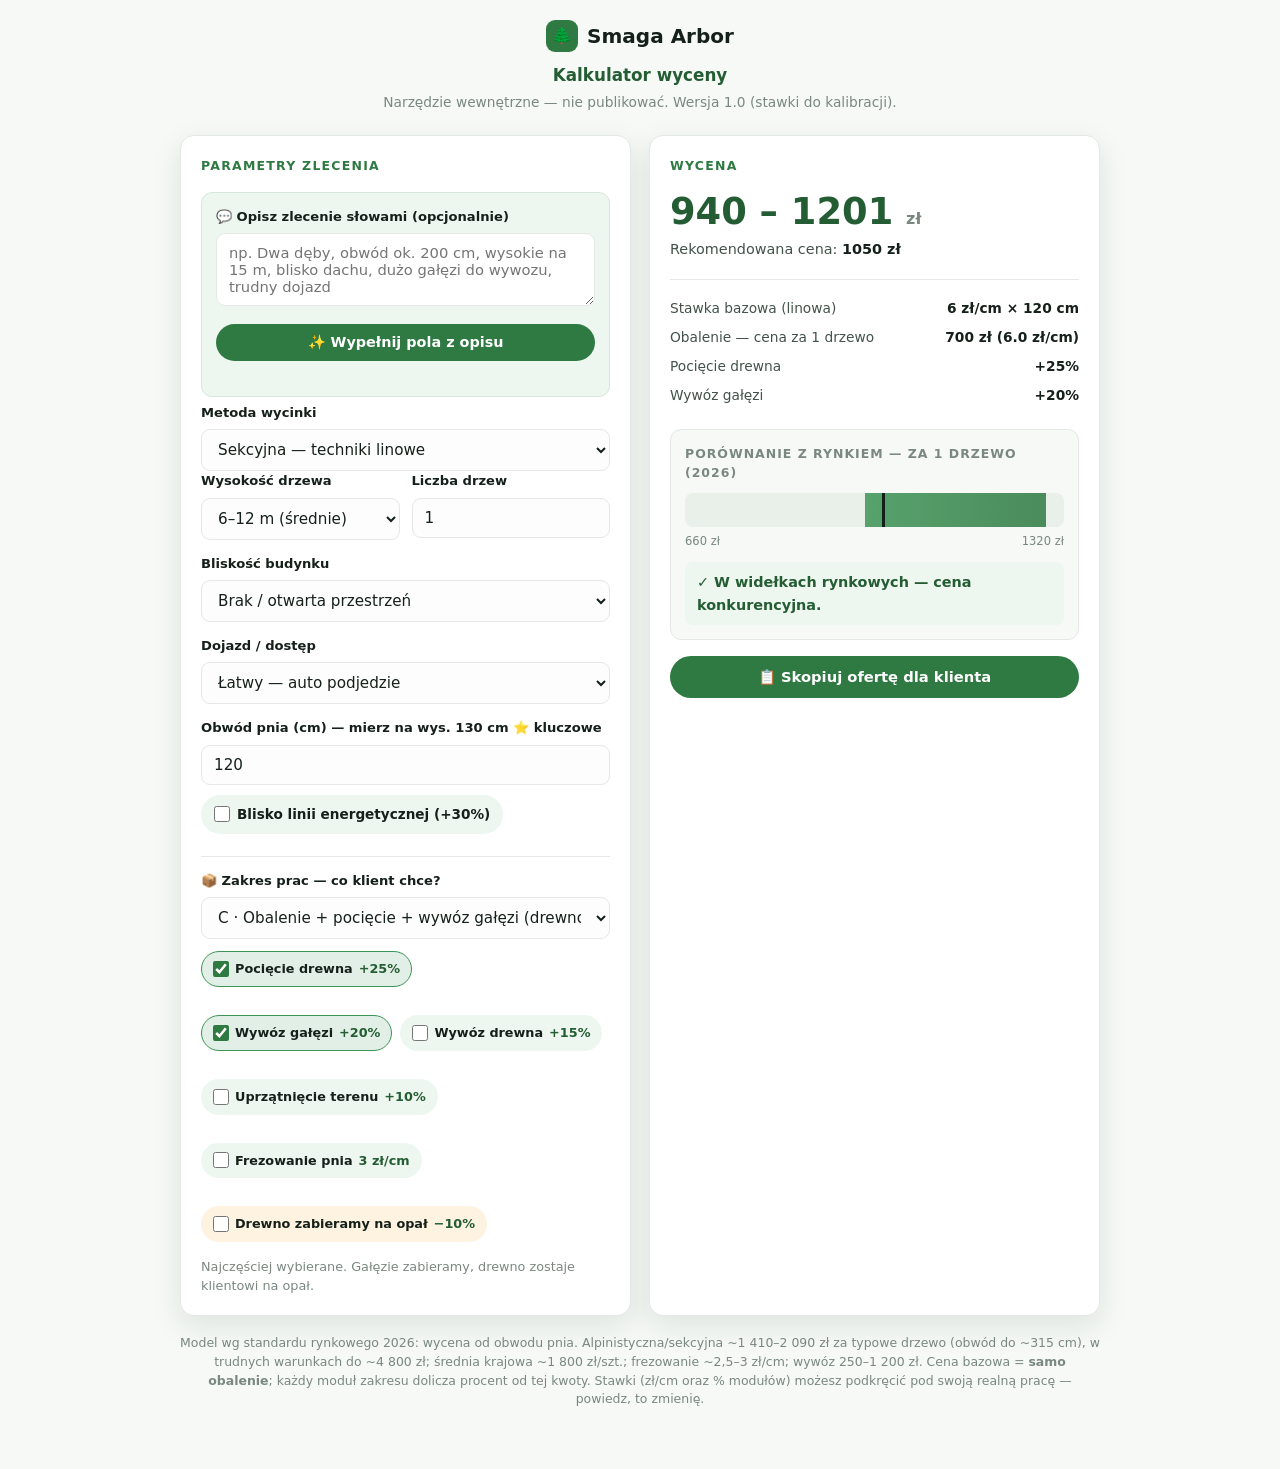
==== narzedzia-fs7k/kalkulator.html @ 2c3cbf69 "Podlacz formularz do wysylki mailem + kalkulator dostepny z telefonu Co-Authored-By: Claude Opus 4.8" ====
<!DOCTYPE html>
<html lang="pl">
<head>
<meta charset="UTF-8" />
<meta name="viewport" content="width=device-width, initial-scale=1.0, viewport-fit=cover" />
<title>Kalkulator wyceny — Smaga Arbor (narzędzie wewnętrzne)</title>

<!-- NIE indeksuj tej strony: nie trafi do Google ani innych wyszukiwarek -->
<meta name="robots" content="noindex, nofollow, noarchive, nosnippet" />
<meta name="googlebot" content="noindex, nofollow" />
<meta name="referrer" content="no-referrer" />

<!-- Tryb aplikacji po dodaniu do ekranu głównego telefonu -->
<meta name="apple-mobile-web-app-capable" content="yes" />
<meta name="mobile-web-app-capable" content="yes" />
<meta name="apple-mobile-web-app-title" content="Wycena" />
<meta name="apple-mobile-web-app-status-bar-style" content="black-translucent" />
<meta name="theme-color" content="#16351f" />
<style>
  :root{
    --green-900:#16351f;--green-700:#245c33;--green-600:#2f7a42;--green-500:#3d9457;
    --green-50:#eef6f0;--ink:#16201a;--body:#43524a;--muted:#7a8880;--line:#e4e9e5;
    --bg-alt:#f6f9f6;--radius:14px;--shadow:0 10px 30px rgba(22,53,31,.10);
    --amber:#c98a12;--red:#c0392b;
    --font:"Segoe UI",system-ui,-apple-system,Roboto,Helvetica,Arial,sans-serif;
  }
  *{box-sizing:border-box;margin:0;padding:0}
  body{font-family:var(--font);color:var(--body);background:var(--bg-alt);line-height:1.55;padding:20px 14px 60px}
  .wrap{max-width:920px;margin:0 auto}
  header{text-align:center;margin-bottom:22px}
  .brand{display:inline-flex;align-items:center;gap:9px;font-weight:800;color:var(--ink);font-size:1.25rem}
  .brand span.mark{display:grid;place-items:center;width:32px;height:32px;background:var(--green-600);color:#fff;border-radius:9px;font-size:1rem}
  h1{font-size:1.05rem;color:var(--green-700);margin-top:10px;font-weight:700}
  .sub{color:var(--muted);font-size:.86rem;margin-top:4px}
  .grid{display:grid;grid-template-columns:1fr 1fr;gap:18px;margin-top:22px}
  @media(max-width:760px){.grid{grid-template-columns:1fr}}
  .card{background:#fff;border:1px solid var(--line);border-radius:var(--radius);padding:20px;box-shadow:var(--shadow)}
  .card h2{font-size:.78rem;text-transform:uppercase;letter-spacing:.1em;color:var(--green-600);margin-bottom:16px;font-weight:700}
  label{display:block;font-size:.82rem;font-weight:600;color:var(--ink);margin:14px 0 6px}
  label:first-of-type{margin-top:0}
  select,input[type=number]{width:100%;font-family:inherit;font-size:.95rem;color:var(--ink);
    padding:10px 12px;border:1.5px solid var(--line);border-radius:9px;background:#fcfdfc}
  select:focus,input:focus{outline:none;border-color:var(--green-500);box-shadow:0 0 0 3px rgba(61,148,87,.14)}
  .row{display:grid;grid-template-columns:1fr 1fr;gap:12px}
  .toggles{display:flex;gap:10px;flex-wrap:wrap;margin-top:10px}
  .chk{display:flex;align-items:center;gap:7px;font-size:.85rem;font-weight:600;color:var(--ink);
    background:var(--green-50);padding:8px 12px;border-radius:999px;cursor:pointer;user-select:none;border:1.5px solid transparent}
  .chk input{width:16px;height:16px;accent-color:var(--green-600)}
  .chk.on{border-color:var(--green-500);background:#e2efe6}
  .nlp{background:var(--green-50);border:1px solid #d7e7dc;border-radius:11px;padding:14px;margin-bottom:6px}
  .nlp label{margin-top:0}
  .nlp textarea{width:100%;font-family:inherit;font-size:.92rem;padding:10px 12px;border:1.5px solid var(--line);border-radius:9px;background:#fff;resize:vertical;color:var(--ink)}
  .nlp button{margin-top:10px;width:100%;background:var(--green-600);color:#fff;border:0;padding:10px;border-radius:999px;font-family:inherit;font-weight:700;font-size:.9rem;cursor:pointer}
  .nlp button:hover{background:var(--green-700)}
  .nlp__msg{font-size:.82rem;color:var(--green-700);margin-top:8px;font-weight:600;min-height:1em}

  /* Zakres prac */
  .scope{margin-top:16px;border-top:1px solid var(--line);padding-top:14px}
  .mods{display:flex;flex-wrap:wrap;gap:8px;margin-top:12px}
  .mods .chk{font-size:.8rem;padding:7px 11px;gap:6px}
  .mods .chk b{color:var(--green-700);font-weight:800}
  .chk--minus{background:#fdf3e0}
  .chk--minus b{color:var(--amber)}
  .chk--minus.on{border-color:var(--amber);background:#fbead0}
  .scope__hint{font-size:.8rem;color:var(--muted);margin-top:10px;line-height:1.45;min-height:1em}

  /* Wynik */
  .price{font-size:2.3rem;font-weight:800;color:var(--green-700);line-height:1.1}
  .price small{font-size:1rem;color:var(--muted);font-weight:600}
  .reco{margin-top:6px;font-size:.9rem;color:var(--body)}
  .reco b{color:var(--ink)}
  .break{margin-top:18px;border-top:1px solid var(--line);padding-top:14px}
  .break .li{display:flex;justify-content:space-between;font-size:.86rem;padding:4px 0}
  .break .li span:last-child{font-weight:600;color:var(--ink)}
  .break .li.muted span{color:var(--muted);font-weight:500}

  .market{margin-top:18px;background:var(--bg-alt);border:1px solid var(--line);border-radius:11px;padding:14px}
  .market h3{font-size:.78rem;text-transform:uppercase;letter-spacing:.08em;color:var(--muted);margin-bottom:10px}
  .bar{position:relative;height:34px;background:#e9efe9;border-radius:8px;overflow:hidden}
  .bar .range{position:absolute;top:0;bottom:0;background:linear-gradient(90deg,var(--green-500),var(--green-600));opacity:.85}
  .bar .mine{position:absolute;top:-4px;bottom:-4px;width:3px;background:var(--ink);border-radius:2px}
  .bar .mine::after{content:attr(data-l);position:absolute;top:-18px;left:50%;transform:translateX(-50%);
    font-size:.68rem;font-weight:700;color:var(--ink);white-space:nowrap}
  .barlabels{display:flex;justify-content:space-between;font-size:.72rem;color:var(--muted);margin-top:6px}
  .verdict{margin-top:12px;font-size:.9rem;font-weight:600;padding:9px 12px;border-radius:8px}
  .verdict.low{background:#fdf3e0;color:var(--amber)}
  .verdict.in{background:var(--green-50);color:var(--green-700)}
  .verdict.high{background:#fbe9e7;color:var(--red)}

  .note{font-size:.78rem;color:var(--muted);margin-top:18px;text-align:center;line-height:1.5}
  .copybtn{margin-top:16px;width:100%;background:var(--green-600);color:#fff;border:0;padding:12px;border-radius:999px;
    font-family:inherit;font-size:.92rem;font-weight:700;cursor:pointer}
  .copybtn:hover{background:var(--green-700)}
  .copied{color:var(--green-700);font-size:.82rem;text-align:center;margin-top:8px;min-height:1em;font-weight:600}
</style>
</head>
<body>
<div class="wrap">
  <header>
    <div class="brand"><span class="mark">🌲</span> Smaga Arbor</div>
    <h1>Kalkulator wyceny</h1>
    <div class="sub">Narzędzie wewnętrzne — nie publikować. Wersja 1.0 (stawki do kalibracji).</div>
  </header>

  <div class="grid">
    <!-- WEJŚCIE -->
    <div class="card">
      <h2>Parametry zlecenia</h2>

      <div class="nlp">
        <label for="opis">💬 Opisz zlecenie słowami (opcjonalnie)</label>
        <textarea id="opis" rows="3" placeholder="np. Dwa dęby, obwód ok. 200 cm, wysokie na 15 m, blisko dachu, dużo gałęzi do wywozu, trudny dojazd"></textarea>
        <button type="button" id="parseBtn">✨ Wypełnij pola z opisu</button>
        <div class="nlp__msg" id="nlpMsg"></div>
      </div>

      <label>Metoda wycinki</label>
      <select id="metoda">
        <option value="ziemia">Obalenie z ziemi (najtaniej)</option>
        <option value="linowa" selected>Sekcyjna — techniki linowe</option>
        <option value="zwyzka">Z podnośnika (zwyżka) — od 2027</option>
      </select>

      <div class="row">
        <div>
          <label>Wysokość drzewa</label>
          <select id="wysokosc">
            <option value="mala">do 5 m (małe)</option>
            <option value="srednia" selected>6–12 m (średnie)</option>
            <option value="duza">13–20 m (duże)</option>
            <option value="bardzo">powyżej 20 m</option>
          </select>
        </div>
        <div>
          <label>Liczba drzew</label>
          <input type="number" id="liczba" value="1" min="1" step="1" />
        </div>
      </div>

      <label>Bliskość budynku</label>
      <select id="budynek">
        <option value="0">Brak / otwarta przestrzeń</option>
        <option value="1">Średnia — w pobliżu zabudowy</option>
        <option value="2">Duża — bezpośrednio nad dachem</option>
      </select>

      <label>Dojazd / dostęp</label>
      <select id="dojazd">
        <option value="0">Łatwy — auto podjedzie</option>
        <option value="1">Utrudniony — wąsko / ogród</option>
        <option value="2">Trudny — brak dojazdu / stromo</option>
      </select>

      <label>Obwód pnia (cm) — mierz na wys. 130 cm ⭐ kluczowe</label>
      <input type="number" id="obwod" value="120" min="0" step="5" />

      <div class="toggles">
        <label class="chk" id="wrap-linia"><input type="checkbox" id="linia" /> Blisko linii energetycznej (+30%)</label>
      </div>

      <div class="scope">
        <label for="wariant">📦 Zakres prac — co klient chce?</label>
        <select id="wariant">
          <option value="A">A · Samo obalenie — reszta po stronie klienta</option>
          <option value="B">B · Obalenie + pocięcie drewna (zostaje na miejscu)</option>
          <option value="C" selected>C · Obalenie + pocięcie + wywóz gałęzi (drewno dla klienta)</option>
          <option value="D">D · Pod klucz — wszystko wywiezione, teren uprzątnięty</option>
          <option value="E">E · Pod klucz + frezowanie pnia (bez śladu)</option>
          <option value="X">✎ Własny zestaw (zaznacz ręcznie niżej)</option>
        </select>

        <div class="mods">
          <label class="chk" id="wrap-pociecie"><input type="checkbox" id="pociecie" /> Pocięcie drewna <b>+25%</b></label>
          <label class="chk" id="wrap-galezie"><input type="checkbox" id="galezie" /> Wywóz gałęzi <b>+20%</b></label>
          <label class="chk" id="wrap-drewno"><input type="checkbox" id="drewno" /> Wywóz drewna <b>+15%</b></label>
          <label class="chk" id="wrap-uprzat"><input type="checkbox" id="uprzat" /> Uprzątnięcie terenu <b>+10%</b></label>
          <label class="chk" id="wrap-frez"><input type="checkbox" id="frez" /> Frezowanie pnia <b>3 zł/cm</b></label>
          <label class="chk chk--minus" id="wrap-opal"><input type="checkbox" id="opal" /> Drewno zabieramy na opał <b>−10%</b></label>
        </div>
        <div class="scope__hint" id="scopeHint"></div>
      </div>
    </div>

    <!-- WYNIK -->
    <div class="card">
      <h2>Wycena</h2>
      <div class="price" id="priceRange">— zł</div>
      <div class="reco" id="reco"></div>

      <div class="break" id="break"></div>

      <div class="market">
        <h3>Porównanie z rynkiem — za 1 drzewo (2026)</h3>
        <div class="bar" id="bar">
          <div class="range" id="mRange"></div>
          <div class="mine" id="mMine" data-l=""></div>
        </div>
        <div class="barlabels"><span id="mLo">0</span><span id="mHi">0</span></div>
        <div class="verdict" id="verdict"></div>
      </div>

      <button class="copybtn" id="copy">📋 Skopiuj ofertę dla klienta</button>
      <div class="copied" id="copied"></div>
    </div>
  </div>

  <div class="note">
    Model wg standardu rynkowego 2026: wycena od obwodu pnia. Alpinistyczna/sekcyjna ~1 410–2 090 zł za typowe drzewo
    (obwód do ~315 cm), w trudnych warunkach do ~4 800 zł; średnia krajowa ~1 800 zł/szt.; frezowanie ~2,5–3 zł/cm;
    wywóz 250–1 200 zł. Cena bazowa = <b>samo obalenie</b>; każdy moduł zakresu dolicza procent od tej kwoty.
    Stawki (zł/cm oraz % modułów) możesz podkręcić pod swoją realną pracę — powiedz, to zmienię.
  </div>
</div>

<script>
(function(){
  "use strict";

  // Model wg standardu rynkowego 2026: wycena od CENTYMETRA OBWODU pnia (mierzony na 130 cm).
  // Dane: alpinistyczna standard ~5,5-7 zł/cm, w trudnych warunkach do ~10-13 zł/cm.
  var RATE  = { ziemia:3.0, linowa:6.0, zwyzka:6.5 };          // zł/cm — stawka bazowa (standard)
  var HMOD  = { mala:0.9, srednia:1.0, duza:1.1, bardzo:1.25 }; // korekta za wysokość
  var FLOOR = { ziemia:300, linowa:500, zwyzka:600 };          // cena minimalna za drzewo
  // Widełki konkurencji w zł/cm obwodu (rozpiętość: łatwe -> trudne)
  var MKT   = { ziemia:[2.5,5.0], linowa:[5.5,11.0], zwyzka:[6.0,11.0] };

  // Moduły zakresu prac — dopłaty liczone od ceny bazowej (obalenia)
  var MOD = { pociecie:0.25, galezie:0.20, drewno:0.15, uprzat:0.10, opal:-0.10 };
  var MODY = ["pociecie","galezie","drewno","uprzat","frez","opal"];
  // Gotowe warianty: który moduł jest włączony
  var WARIANT = {
    A:{},                                                               // samo obalenie
    B:{pociecie:1},                                                     // + pocięcie
    C:{pociecie:1, galezie:1},                                          // + wywóz gałęzi
    D:{pociecie:1, galezie:1, drewno:1, uprzat:1},                      // pod klucz
    E:{pociecie:1, galezie:1, drewno:1, uprzat:1, frez:1}               // + frezowanie
  };
  var OPIS = {
    A:"Ścinamy drzewo i zostawiamy jak leży. Pocięcie i uprzątnięcie po stronie klienta — najtańsza opcja.",
    B:"Drzewo ścięte i pocięte na kawałki, zostaje na miejscu. Klient sam zabiera drewno i gałęzie.",
    C:"Najczęściej wybierane. Gałęzie zabieramy, drewno zostaje klientowi na opał.",
    D:"Wszystko wywiezione, teren uprzątnięty. Zostaje tylko pniak przy ziemi.",
    E:"Kompletnie bez śladu — pniak sfrezowany poniżej poziomu gruntu.",
    X:"Własny zestaw — zaznacz dokładnie to, czego chce klient."
  };

  var $ = function(id){return document.getElementById(id);};
  var ids = ["metoda","wysokosc","liczba","budynek","dojazd","obwod","linia"].concat(MODY);
  ids.forEach(function(id){
    var el=$(id);
    el.addEventListener("input",calc);
    el.addEventListener("change",calc);
  });
  ["linia"].concat(MODY).forEach(function(id){
    var el=$(id), wrap=$("wrap-"+id);
    function sync(){wrap.classList.toggle("on",el.checked);}
    el.addEventListener("change",sync); sync();
  });

  // Wybór wariantu ustawia moduły
  $("wariant").addEventListener("change", function(){
    var w=$("wariant").value;
    if(w!=="X"){
      var set=WARIANT[w]||{};
      MODY.forEach(function(id){
        var el=$(id);
        el.checked = !!set[id];
        $("wrap-"+id).classList.toggle("on", el.checked);
      });
    }
    calc();
  });
  // Ręczna zmiana modułu przełącza na "własny zestaw", jeśli nie pasuje do wariantu
  MODY.forEach(function(id){
    $(id).addEventListener("change", function(){
      var w=$("wariant").value;
      if(w==="X") return;
      var set=WARIANT[w]||{};
      var zgodne = MODY.every(function(m){ return $(m).checked === !!set[m]; });
      if(!zgodne) $("wariant").value="X";
    });
  });

  function fmt(n){ return Math.round(n).toLocaleString("pl-PL"); }
  function round50(n){ return Math.round(n/50)*50; }

  var last = {};

  function calc(){
    var metoda=$("metoda").value, wys=$("wysokosc").value;
    var n=Math.max(1, parseInt($("liczba").value||"1",10));
    var bud=parseInt($("budynek").value,10);
    var doj=parseInt($("dojazd").value,10);
    var obwod=Math.max(0, parseFloat($("obwod").value||"0"));
    var linia=$("linia").checked;
    var on={}; MODY.forEach(function(m){ on[m]=$(m).checked; });

    // Mnożniki ryzyka
    var mBud = bud===2?1.30 : bud===1?1.15 : 1.0;
    var mDoj = doj===2?1.25 : doj===1?1.15 : 1.0;
    var mLin = linia?1.30:1.0;
    var factor = mBud*mDoj*mLin;

    // Rabat ilościowy (za drzewo)
    var vol = n>=4?0.90 : n>=2?0.95 : 1.0;

    // Cena bazowa za 1 drzewo = stawka zł/cm × obwód × korekta wysokości (min. cena floor)
    var core=Math.max(FLOOR[metoda], RATE[metoda]*obwod*HMOD[wys]);
    var per=core*factor;                 // za 1 drzewo z ryzykiem (punktowo)
    var perLo=per*0.90, perHi=per*1.15;
    var subLo=perLo*n*vol, subHi=perHi*n*vol;

    // Moduły zakresu — procent liczony od ceny za obalenie
    var pct=0;
    ["pociecie","galezie","drewno","uprzat","opal"].forEach(function(m){
      if(on[m]) pct += MOD[m];
    });
    var dodLo=subLo*pct, dodHi=subHi*pct;

    var frezVal = on.frez ? 3*obwod*n : 0;

    var totLo = subLo+dodLo+frezVal;
    var totHi = subHi+dodHi+frezVal;
    var reco = round50((totLo+totHi)/2);

    // Wyświetlenie
    $("priceRange").innerHTML = fmt(totLo)+" – "+fmt(totHi)+" <small>zł</small>";
    $("reco").innerHTML = "Rekomendowana cena: <b>"+fmt(reco)+" zł</b>";

    var effRate = obwod>0 ? (per/obwod) : 0;
    var rows=[];
    rows.push(["Stawka bazowa ("+labelMetoda(metoda)+")", fmt(RATE[metoda])+" zł/cm × "+fmt(obwod)+" cm"]);
    if(HMOD[wys]!==1) rows.push(["Korekta za wysokość ("+labelWys(wys)+")", "×"+HMOD[wys].toFixed(2)]);
    if(factor>1.001) rows.push(["Narzuty za ryzyko/dostęp", "×"+factor.toFixed(2)]);
    rows.push(["Obalenie — cena za 1 drzewo", fmt(round50(per))+" zł ("+effRate.toFixed(1)+" zł/cm)"]);
    if(n>1) rows.push(["Liczba drzew × "+n+(vol<1?" (rabat "+Math.round((1-vol)*100)+"%)":""), ""]);
    var NAZWA={pociecie:"Pocięcie drewna",galezie:"Wywóz gałęzi",drewno:"Wywóz drewna",uprzat:"Uprzątnięcie terenu",opal:"Drewno na opał dla nas"};
    ["pociecie","galezie","drewno","uprzat","opal"].forEach(function(m){
      if(on[m]) rows.push([NAZWA[m], (MOD[m]>0?"+":"−")+Math.round(Math.abs(MOD[m])*100)+"%"]);
    });
    if(on.frez) rows.push(["Frezowanie ("+fmt(obwod)+" cm × 3 zł × "+n+")", "+"+fmt(frezVal)+" zł"]);
    var html="";
    rows.forEach(function(r){
      html+='<div class="li'+(r[1]===""?" muted":"")+'"><span>'+r[0]+'</span><span>'+r[1]+'</span></div>';
    });
    $("break").innerHTML=html;

    // Rynek — widełki konkurencji za 1 drzewo = obwód × korekta wys × [stawka min, max] (zł/cm)
    var hmod=HMOD[wys];
    var mLo=Math.max(FLOOR[metoda]*0.9, MKT[metoda][0]*obwod*hmod);
    var mHi=Math.max(FLOOR[metoda],     MKT[metoda][1]*obwod*hmod);
    var scaleHi = Math.max(mHi, perHi)*1.05;
    $("mRange").style.left = (mLo/scaleHi*100)+"%";
    $("mRange").style.width = ((mHi-mLo)/scaleHi*100)+"%";
    var mineEl=$("mMine");
    mineEl.style.left = Math.min(99,(per/scaleHi*100))+"%";
    mineEl.setAttribute("data-l","1 drzewo: "+fmt(round50(per)));
    $("mLo").textContent = fmt(mLo)+" zł";
    $("mHi").textContent = fmt(mHi)+" zł";

    var v=$("verdict");
    if(per < mLo){ v.className="verdict low"; v.textContent="⬇ Poniżej rynku — spokojnie możesz podnieść cenę."; }
    else if(per > mHi){ v.className="verdict high"; v.textContent="⬆ Powyżej rynku — uzasadnij trudnością (linia, dach, brak dojazdu)."; }
    else { v.className="verdict in"; v.textContent="✓ W widełkach rynkowych — cena konkurencyjna."; }

    // Podpowiedź do wariantu
    $("scopeHint").textContent = OPIS[$("wariant").value] || "";

    last={metoda:metoda,wys:wys,n:n,totLo:totLo,totHi:totHi,reco:reco,on:on,wariant:$("wariant").value};
  }

  function labelMetoda(m){return m==="ziemia"?"z ziemi":m==="linowa"?"linowa":"zwyżka";}
  function labelWys(w){return w==="mala"?"do 5 m":w==="srednia"?"6–12 m":w==="duza"?"13–20 m":">20 m";}

  $("copy").addEventListener("click",function(){
    var zakres=["Ścięcie drzewa"];
    if(last.on.pociecie) zakres.push("pocięcie drewna");
    if(last.on.galezie)  zakres.push("wywóz gałęzi");
    if(last.on.drewno)   zakres.push("wywóz drewna");
    if(last.on.uprzat)   zakres.push("uprzątnięcie terenu");
    if(last.on.frez)     zakres.push("frezowanie pnia");
    var t="Wycena — Smaga Arbor\n"+
      "Zakres prac: "+zakres.join(", ")+
      (last.on.opal?"\n(drewno zabieramy na opał — cena już z uwzględnionym upustem)":"")+
      (!last.on.galezie && !last.on.drewno && !last.on.uprzat
        ? "\nUprzątnięcie i wywóz po stronie klienta." : "")+
      "\nLiczba drzew: "+last.n+
      "\n\nCena: "+fmt(last.reco)+" zł (widełki "+fmt(last.totLo)+"–"+fmt(last.totHi)+" zł)"+
      "\nCena orientacyjna, ostateczna po bezpłatnych oględzinach.";
    navigator.clipboard.writeText(t).then(function(){
      $("copied").textContent="Skopiowano — wklej klientowi.";
      setTimeout(function(){$("copied").textContent="";},2500);
    },function(){ $("copied").textContent="Nie udało się skopiować."; });
  });

  // ===== Rozpoznawanie opisu słowami =====
  function deacc(s){return s.toLowerCase()
    .replace(/ą/g,'a').replace(/ć/g,'c').replace(/ę/g,'e').replace(/ł/g,'l')
    .replace(/ń/g,'n').replace(/ó/g,'o').replace(/ś/g,'s').replace(/ż/g,'z').replace(/ź/g,'z');}
  function setVal(id,val){var e=$(id); if(e.type==='checkbox')e.checked=val; else e.value=val; e.dispatchEvent(new Event('change'));}

  var parseBtn=$("parseBtn");
  if(parseBtn) parseBtn.addEventListener("click",function(){
    var raw=$("opis").value;
    if(!raw.trim()){ $("nlpMsg").textContent="Wpisz opis w polu powyżej."; return; }
    var t=deacc(raw), found=[];

    // Reset kontekstu — czego opis nie wspomni, tego nie ma
    setVal("budynek","0"); setVal("dojazd","0"); setVal("linia",false);
    MODY.forEach(function(m){ setVal(m,false); });
    $("wariant").value="X";

    // Metoda — UWAGA: "obalenie" opisuje zakres prac, nie metodę, więc go tu nie łapiemy
    var metodaJawna = true;
    if(/zwyzk|podnosnik|kosz/.test(t)){ setVal("metoda","zwyzka"); found.push("zwyżka"); }
    else if(/linow|alpinist|sekcyjn|na linach/.test(t)){ setVal("metoda","linowa"); found.push("linowa"); }
    else if(/z ziemi|z gruntu|w polu|otwart/.test(t)){ setVal("metoda","ziemia"); found.push("z ziemi"); }
    else { metodaJawna = false; setVal("metoda","ziemia"); }

    var words={jeden:1,jedno:1,jedna:1,dwa:2,dwie:2,trzy:3,cztery:4,piec:5,szesc:6};
    var cnt=null;
    var mNum=t.match(/(\d+)\s*(drzew|drzewa|drzewo|szt|deb|deby|swierk|sosn|brzoz|buk|klon|lip|topol|jodl)/);
    if(mNum) cnt=parseInt(mNum[1],10);
    if(cnt===null){ for(var w in words){ if(new RegExp("\\b"+w+"\\b").test(t)){ cnt=words[w]; break; } } }
    if(cnt){ setVal("liczba",cnt); found.push(cnt+" drzew"); }

    var mObw=t.match(/obw\w*\D{0,8}(\d{2,3})/) || t.match(/(\d{2,3})\s*cm/);
    if(mObw){ setVal("obwod",parseInt(mObw[1],10)); found.push("obwód "+mObw[1]+" cm"); }

    var mH=t.match(/(\d{1,2})\s*m(?![m2c])/);
    if(mH){ var h=parseInt(mH[1],10); var band=h<=5?"mala":h<=12?"srednia":h<=20?"duza":"bardzo"; setVal("wysokosc",band); found.push(h+" m"); }
    else if(/wysokie|wysoki/.test(t)){ setVal("wysokosc","duza"); found.push("wysokie"); }
    else if(/niskie|male drzewo|niski/.test(t)){ setVal("wysokosc","mala"); found.push("niskie"); }

    if(/nad dachem|blisko dachu|przy dachu|nad dach/.test(t)){ setVal("budynek","2"); found.push("blisko dachu"); }
    else if(/blisko dom|przy dom|blisko budynk|przy budynk|zabudow|ogrodzeni/.test(t)){ setVal("budynek","1"); found.push("przy zabudowie"); }

    if(/lini|kabl|prad|energetyczn|napiec/.test(t)){ setVal("linia",true); found.push("linia energ."); }

    // Jeśli metody nie podano wprost, a drzewo stoi przy zabudowie/linii — zakładamy techniki linowe
    if(!metodaJawna && ($("budynek").value!=="0" || $("linia").checked)){
      setVal("metoda","linowa"); found.push("linowa (bo przy zabudowie)");
    }

    if(/brak dojazd|nie podjedzie|stromo|strom|trudny dojazd|trudny teren/.test(t)){ setVal("dojazd","2"); found.push("trudny dojazd"); }
    else if(/wask|utrudnion|ogrod|ciasn/.test(t)){ setVal("dojazd","1"); found.push("utrudniony dojazd"); }
    else if(/latwy dojazd|podjedzie|z drogi/.test(t)){ setVal("dojazd","0"); }

    // ── Zakres prac ──
    var samoObalenie = /samo obalenie|tylko scia|tylko obal|tylko zwal|reszte sam|sam sobie|sam posprzat|nic wiecej/.test(t);
    var podKlucz     = /pod klucz|wszystko|kompleksowo|calosc|zeby nic nie zostalo|bez sladu/.test(t);

    if(podKlucz){
      ["pociecie","galezie","drewno","uprzat"].forEach(function(m){ setVal(m,true); });
      found.push("pod klucz");
    } else if(!samoObalenie){
      if(/pocie|poci[ae]c|na kawalk|na klock|na szczapy|opalowe|porzn/.test(t)){ setVal("pociecie",true); found.push("pocięcie"); }
      if(/galez|konar|gaі|chrust|zrebk/.test(t)){ setVal("galezie",true); found.push("wywóz gałęzi"); }
      if(/wywoz drewn|zabrac drewno|wywiezc drewno|drewno zabra/.test(t)){ setVal("drewno",true); found.push("wywóz drewna"); }
      if(/uprzatn|sprzatn|posprzat|uporzadk|zagrabi/.test(t)){ setVal("uprzat",true); found.push("uprzątnięcie"); }
      if(/wywoz|zabrac|urobk|biomas/.test(t) && !$("galezie").checked && !$("drewno").checked){
        setVal("galezie",true); found.push("wywóz gałęzi");
      }
    } else { found.push("samo obalenie"); }

    if(/drewno dla was|zabierzcie drewno|drewno dla ciebie|na opal dla was|mozecie wziac drewno/.test(t)){
      setVal("opal",true); found.push("drewno na opał dla nas (−10%)");
    }
    if(/frez|karp|szlifowanie pnia/.test(t)){ setVal("frez",true); found.push("frezowanie"); }

    // Dopasuj wariant, jeśli zestaw odpowiada gotowemu
    (function(){
      for(var w in WARIANT){
        var set=WARIANT[w];
        if(MODY.every(function(m){ return $(m).checked === !!set[m]; })){ $("wariant").value=w; return; }
      }
    })();

    calc();
    $("nlpMsg").textContent = found.length
      ? ("Rozpoznano: "+found.join(", ")+". Sprawdź i popraw pola poniżej.")
      : "Nie rozpoznałem parametrów — uzupełnij ręcznie poniżej.";
  });

  // Start: zastosuj domyślny wariant (C) do checkboxów i policz
  $("wariant").dispatchEvent(new Event("change"));
})();
</script>
</body>
</html>
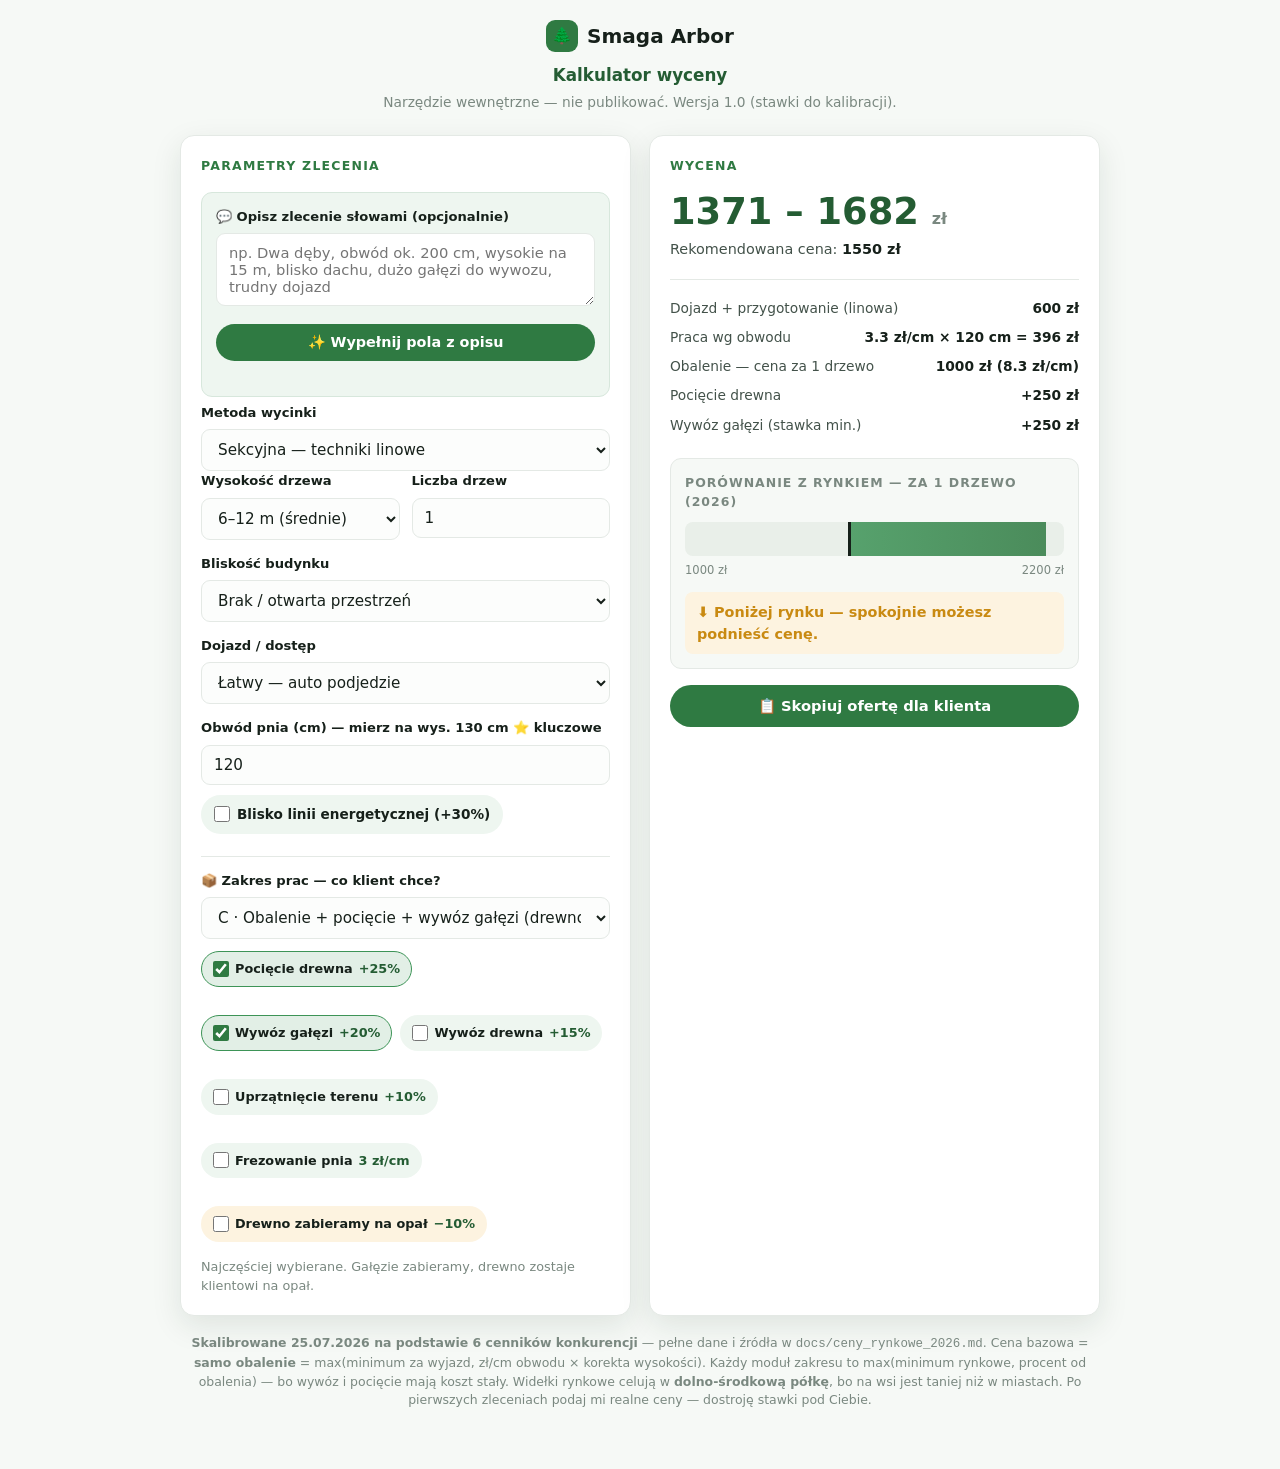
==== commit c166680a: "Kalkulator: kalibracja na 6 cennikach konkurencji Co-Authored-By: Claude Opus 4.8 <noreply@anthropic" ====
--- a/narzedzia-fs7k/kalkulator.html
+++ b/narzedzia-fs7k/kalkulator.html
@@ -205,10 +205,11 @@
   </div>
 
   <div class="note">
-    Model wg standardu rynkowego 2026: wycena od obwodu pnia. Alpinistyczna/sekcyjna ~1 410–2 090 zł za typowe drzewo
-    (obwód do ~315 cm), w trudnych warunkach do ~4 800 zł; średnia krajowa ~1 800 zł/szt.; frezowanie ~2,5–3 zł/cm;
-    wywóz 250–1 200 zł. Cena bazowa = <b>samo obalenie</b>; każdy moduł zakresu dolicza procent od tej kwoty.
-    Stawki (zł/cm oraz % modułów) możesz podkręcić pod swoją realną pracę — powiedz, to zmienię.
+    <b>Skalibrowane 25.07.2026 na podstawie 6 cenników konkurencji</b> — pełne dane i źródła w <code>docs/ceny_rynkowe_2026.md</code>.
+    Cena bazowa = <b>samo obalenie</b> = max(minimum za wyjazd, zł/cm obwodu × korekta wysokości).
+    Każdy moduł zakresu to max(minimum rynkowe, procent od obalenia) — bo wywóz i pocięcie mają koszt stały.
+    Widełki rynkowe celują w <b>dolno-środkową półkę</b>, bo na wsi jest taniej niż w miastach.
+    Po pierwszych zleceniach podaj mi realne ceny — dostroję stawki pod Ciebie.
   </div>
 </div>
 
@@ -216,16 +217,47 @@
 (function(){
   "use strict";
 
-  // Model wg standardu rynkowego 2026: wycena od CENTYMETRA OBWODU pnia (mierzony na 130 cm).
-  // Dane: alpinistyczna standard ~5,5-7 zł/cm, w trudnych warunkach do ~10-13 zł/cm.
-  var RATE  = { ziemia:3.0, linowa:6.0, zwyzka:6.5 };          // zł/cm — stawka bazowa (standard)
+  /* ════════════════════════════════════════════════════════════════
+     KALIBRACJA wg badania rynku z 25.07.2026 (6 źródeł).
+     Pełne dane i źródła: docs/ceny_rynkowe_2026.md
+     Model: cena = max(minimum za wyjazd, zł/cm × obwód × korekta wysokości)
+     Minimum jest kluczowe — w cenie siedzi koszt stały (dojazd, przygotowanie),
+     niezależny od grubości drzewa. Bez niego małe drzewa były wyceniane za tanio.
+     ════════════════════════════════════════════════════════════════ */
+  /* Model: KOSZT_STALY + zł/cm × obwód, potem × korekta wysokości.
+     Czysto liniowy model (tylko zł/cm) NIE pasował do cenników — zaniżał małe
+     i średnie drzewa. Sprawdzone na konkretnych przykładach z rynku:
+       ziemia 80 cm, 8 m  -> 670 zł   (cennik OnGeo: 600–800 zł) ✔
+       linowa 250 cm      -> 1 425 zł (cennik: ~1 410–1 420 zł) ✔
+       linowa 400 cm      -> 2 112 zł (cennik >315 cm: 1 970–2 090 zł) ✔ */
+  var BASE_FIX = { ziemia:350, linowa:600, zwyzka:700 };        // koszt stały: dojazd + przygotowanie
+  var RATE     = { ziemia:4.0, linowa:3.3, zwyzka:3.4 };        // zł za cm obwodu
   var HMOD  = { mala:0.9, srednia:1.0, duza:1.1, bardzo:1.25 }; // korekta za wysokość
-  var FLOOR = { ziemia:300, linowa:500, zwyzka:600 };          // cena minimalna za drzewo
-  // Widełki konkurencji w zł/cm obwodu (rozpiętość: łatwe -> trudne)
-  var MKT   = { ziemia:[2.5,5.0], linowa:[5.5,11.0], zwyzka:[6.0,11.0] };
-
-  // Moduły zakresu prac — dopłaty liczone od ceny bazowej (obalenia)
-  var MOD = { pociecie:0.25, galezie:0.20, drewno:0.15, uprzat:0.10, opal:-0.10 };
+  var FLOOR = { ziemia:350, linowa:700, zwyzka:800 };           // twarde minimum za drzewo
+
+  /* Widełki rynkowe ZA 1 DRZEWO (zł) — wprost z cenników konkurencji.
+     Celujemy w dolno-środkową część, bo na wsi jest taniej niż w miastach. */
+  var MKT = {
+    ziemia: { mala:[200,600],  srednia:[400,1200], duza:[900,2500],  bardzo:[1500,3500] },
+    linowa: { mala:[700,1500], srednia:[1000,2200],duza:[1400,3000], bardzo:[2600,5500] },
+    zwyzka: { mala:[800,1600], srednia:[1200,2500],duza:[1600,3200], bardzo:[2800,5000] }
+  };
+
+  /* Moduły zakresu prac.
+     pct = procent od ceny obalenia, min = kwota minimalna wg cennikow rynkowych.
+     Liczymy max(min, pct × baza) — bo wywóz czy pocięcie ma koszt stały
+     (transport, czas, paliwo) niezależny od grubości pnia.
+     Rynek: pocięcie 100 zł/m³ (50–500) · wywóz gałęzi 200–950 · zrębkowanie 300–400/h
+            wywóz drewna 150–400 za transport · frezowanie 250–700 */
+  var MOD = {
+    pociecie: { pct:0.25, min:150 },
+    galezie:  { pct:0.20, min:250 },
+    drewno:   { pct:0.15, min:200 },
+    uprzat:   { pct:0.10, min:120 },
+    opal:     { pct:-0.10, min:0 }    // upust — bez minimum
+  };
+  var FREZ_ZL_CM = 3;      // zł za cm obwodu
+  var FREZ_MIN   = 250;    // minimum za pniak (rynek: 250–700)
   var MODY = ["pociecie","galezie","drewno","uprzat","frez","opal"];
   // Gotowe warianty: który moduł jest włączony
   var WARIANT = {
@@ -304,20 +336,33 @@
     // Rabat ilościowy (za drzewo)
     var vol = n>=4?0.90 : n>=2?0.95 : 1.0;
 
-    // Cena bazowa za 1 drzewo = stawka zł/cm × obwód × korekta wysokości (min. cena floor)
-    var core=Math.max(FLOOR[metoda], RATE[metoda]*obwod*HMOD[wys]);
+    // Cena bazowa za 1 drzewo = (koszt stały + zł/cm × obwód) × korekta wysokości
+    var core=Math.max(FLOOR[metoda], (BASE_FIX[metoda] + RATE[metoda]*obwod) * HMOD[wys]);
     var per=core*factor;                 // za 1 drzewo z ryzykiem (punktowo)
     var perLo=per*0.90, perHi=per*1.15;
     var subLo=perLo*n*vol, subHi=perHi*n*vol;
 
-    // Moduły zakresu — procent liczony od ceny za obalenie
-    var pct=0;
+    /* Moduły zakresu — każdy jako max(minimum rynkowe, procent od obalenia).
+       Minimum liczone za KAŻDE drzewo (bo za każde trzeba wywieźć/pociąć),
+       ale z rabatem ilościowym, żeby przy kilku drzewach nie wychodziło absurdalnie. */
+    var kwotyMod = {};
+    var dodLo=0, dodHi=0;
     ["pociecie","galezie","drewno","uprzat","opal"].forEach(function(m){
-      if(on[m]) pct += MOD[m];
+      if(!on[m]) return;
+      var cfg=MOD[m];
+      if(cfg.pct < 0){                                  // upust — czysty procent
+        dodLo += subLo*cfg.pct;  dodHi += subHi*cfg.pct;
+        kwotyMod[m] = null;                             // pokażemy jako procent
+        return;
+      }
+      var minCalosc = cfg.min * n * vol;                // minimum × liczba drzew
+      var lo = Math.max(minCalosc, subLo*cfg.pct);
+      var hi = Math.max(minCalosc, subHi*cfg.pct);
+      dodLo += lo; dodHi += hi;
+      kwotyMod[m] = (lo+hi)/2;
     });
-    var dodLo=subLo*pct, dodHi=subHi*pct;
-
-    var frezVal = on.frez ? 3*obwod*n : 0;
+
+    var frezVal = on.frez ? Math.max(FREZ_MIN*n, FREZ_ZL_CM*obwod*n) : 0;
 
     var totLo = subLo+dodLo+frezVal;
     var totHi = subHi+dodHi+frezVal;
@@ -329,26 +374,39 @@
 
     var effRate = obwod>0 ? (per/obwod) : 0;
     var rows=[];
-    rows.push(["Stawka bazowa ("+labelMetoda(metoda)+")", fmt(RATE[metoda])+" zł/cm × "+fmt(obwod)+" cm"]);
+    rows.push(["Dojazd + przygotowanie ("+labelMetoda(metoda)+")", fmt(BASE_FIX[metoda])+" zł"]);
+    rows.push(["Praca wg obwodu", RATE[metoda].toFixed(1)+" zł/cm × "+fmt(obwod)+" cm = "+fmt(RATE[metoda]*obwod)+" zł"]);
     if(HMOD[wys]!==1) rows.push(["Korekta za wysokość ("+labelWys(wys)+")", "×"+HMOD[wys].toFixed(2)]);
     if(factor>1.001) rows.push(["Narzuty za ryzyko/dostęp", "×"+factor.toFixed(2)]);
     rows.push(["Obalenie — cena za 1 drzewo", fmt(round50(per))+" zł ("+effRate.toFixed(1)+" zł/cm)"]);
     if(n>1) rows.push(["Liczba drzew × "+n+(vol<1?" (rabat "+Math.round((1-vol)*100)+"%)":""), ""]);
     var NAZWA={pociecie:"Pocięcie drewna",galezie:"Wywóz gałęzi",drewno:"Wywóz drewna",uprzat:"Uprzątnięcie terenu",opal:"Drewno na opał dla nas"};
     ["pociecie","galezie","drewno","uprzat","opal"].forEach(function(m){
-      if(on[m]) rows.push([NAZWA[m], (MOD[m]>0?"+":"−")+Math.round(Math.abs(MOD[m])*100)+"%"]);
+      if(!on[m]) return;
+      if(kwotyMod[m]===null){                                   // upust
+        rows.push([NAZWA[m], "−"+Math.round(Math.abs(MOD[m].pct)*100)+"%"]);
+      } else {
+        var czyMin = kwotyMod[m] <= MOD[m].min*n*vol + 1;
+        rows.push([NAZWA[m] + (czyMin ? " (stawka min.)" : ""), "+"+fmt(round50(kwotyMod[m]))+" zł"]);
+      }
     });
-    if(on.frez) rows.push(["Frezowanie ("+fmt(obwod)+" cm × 3 zł × "+n+")", "+"+fmt(frezVal)+" zł"]);
+    if(on.frez){
+      var czyMinFrez = frezVal <= FREZ_MIN*n + 1;
+      rows.push(["Frezowanie pnia" + (czyMinFrez ? " (stawka min.)" : " ("+fmt(obwod)+" cm × "+FREZ_ZL_CM+" zł)"), "+"+fmt(frezVal)+" zł"]);
+    }
     var html="";
     rows.forEach(function(r){
       html+='<div class="li'+(r[1]===""?" muted":"")+'"><span>'+r[0]+'</span><span>'+r[1]+'</span></div>';
     });
     $("break").innerHTML=html;
 
-    // Rynek — widełki konkurencji za 1 drzewo = obwód × korekta wys × [stawka min, max] (zł/cm)
-    var hmod=HMOD[wys];
-    var mLo=Math.max(FLOOR[metoda]*0.9, MKT[metoda][0]*obwod*hmod);
-    var mHi=Math.max(FLOOR[metoda],     MKT[metoda][1]*obwod*hmod);
+    /* Rynek — widełki konkurencji ZA 1 DRZEWO (docs/ceny_rynkowe_2026.md).
+       Cenniki podają je dla warunków STANDARDOWYCH, a osobno "trudne warunki:
+       2 600–5 500 zł". Dlatego widełki skalujemy tym samym narzutem ryzyka co
+       naszą cenę — inaczej przy dachu i linii nasza cena zawsze wyglądałaby
+       na zawyżoną, choć rynek w takich warunkach bierze tyle samo albo więcej. */
+    var mk2=MKT[metoda][wys];
+    var mLo=mk2[0]*factor, mHi=mk2[1]*factor;
     var scaleHi = Math.max(mHi, perHi)*1.05;
     $("mRange").style.left = (mLo/scaleHi*100)+"%";
     $("mRange").style.width = ((mHi-mLo)/scaleHi*100)+"%";
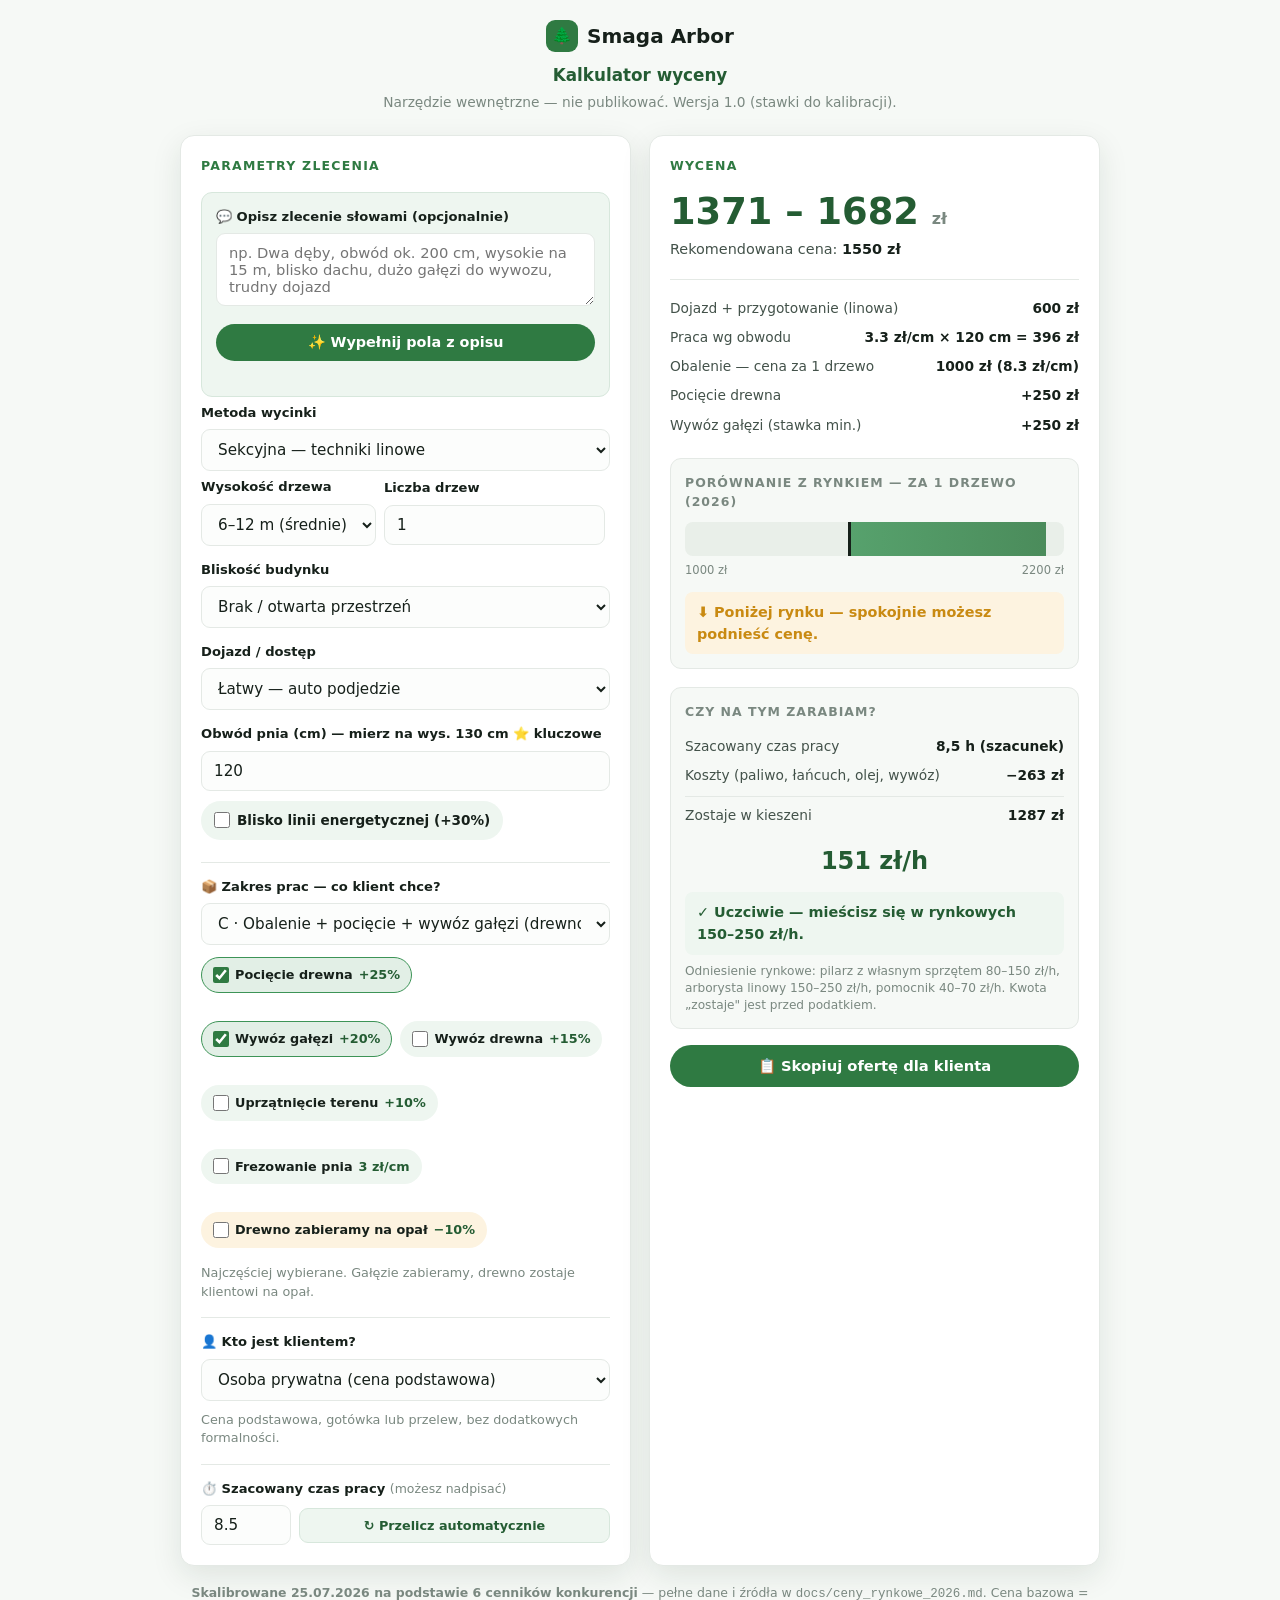
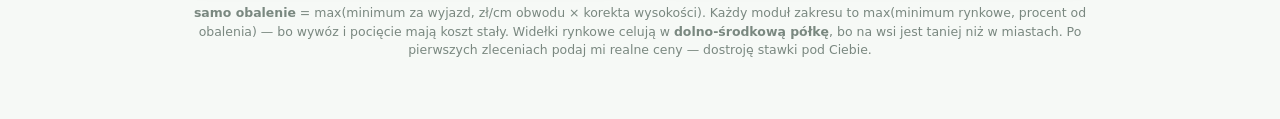
==== commit 747f5d93: "Kalkulator: kontrola oplacalnosci + tryb instytucja/przetarg Co-Authored-By: Claude Opus 4.8 <norepl" ====
--- a/narzedzia-fs7k/kalkulator.html
+++ b/narzedzia-fs7k/kalkulator.html
@@ -63,6 +63,20 @@
   .chk--minus b{color:var(--amber)}
   .chk--minus.on{border-color:var(--amber);background:#fbead0}
   .scope__hint{font-size:.8rem;color:var(--muted);margin-top:10px;line-height:1.45;min-height:1em}
+  .opt2{font-weight:400;color:var(--muted);font-size:.78rem}
+  .row{display:flex;gap:8px;align-items:center;margin-top:6px}
+  .row input{flex:0 0 90px}
+  .mini{flex:1;background:var(--green-50);color:var(--green-700);border:1.5px solid #d7e7dc;
+    padding:9px 10px;border-radius:9px;font-family:inherit;font-size:.8rem;font-weight:700;cursor:pointer}
+  .mini:hover{background:#e2efe6}
+
+  /* Panel oplacalnosci */
+  .profit{margin-top:14px}
+  .profit__row{display:flex;justify-content:space-between;font-size:.86rem;padding:4px 0}
+  .profit__row span:last-child{font-weight:600;color:var(--ink)}
+  .profit__row--sum{border-top:1px solid var(--line);margin-top:6px;padding-top:8px}
+  .profit__rate{font-size:1.5rem;font-weight:800;color:var(--green-700);text-align:center;margin:12px 0 4px}
+  .profit__ref{font-size:.76rem;color:var(--muted);margin-top:8px;line-height:1.4}
 
   /* Wynik */
   .price{font-size:2.3rem;font-weight:800;color:var(--green-700);line-height:1.1}
@@ -179,6 +193,24 @@
         </div>
         <div class="scope__hint" id="scopeHint"></div>
       </div>
+
+      <div class="scope">
+        <label for="klient">👤 Kto jest klientem?</label>
+        <select id="klient">
+          <option value="pryw" selected>Osoba prywatna (cena podstawowa)</option>
+          <option value="firma">Firma / B2B — faktura, przelew (+25%)</option>
+          <option value="inst">Instytucja, gmina, przetarg (+45%)</option>
+        </select>
+        <div class="scope__hint" id="klientHint"></div>
+      </div>
+
+      <div class="scope">
+        <label>⏱️ Szacowany czas pracy <span class="opt2">(możesz nadpisać)</span></label>
+        <div class="row">
+          <input type="number" id="godziny" min="0.5" step="0.5" />
+          <button type="button" id="przeliczCzas" class="mini">↻ Przelicz automatycznie</button>
+        </div>
+      </div>
     </div>
 
     <!-- WYNIK -->
@@ -197,6 +229,16 @@
         </div>
         <div class="barlabels"><span id="mLo">0</span><span id="mHi">0</span></div>
         <div class="verdict" id="verdict"></div>
+      </div>
+
+      <div class="market profit">
+        <h3>Czy na tym zarabiam?</h3>
+        <div class="profit__row"><span>Szacowany czas pracy</span><span id="pCzas">—</span></div>
+        <div class="profit__row"><span>Koszty (paliwo, łańcuch, olej, wywóz)</span><span id="pKoszty">—</span></div>
+        <div class="profit__row profit__row--sum"><span>Zostaje w kieszeni</span><span id="pZostaje">—</span></div>
+        <div class="profit__rate" id="pStawka">—</div>
+        <div class="verdict" id="pWerdykt"></div>
+        <div class="profit__ref" id="pOdniesienie"></div>
       </div>
 
       <button class="copybtn" id="copy">📋 Skopiuj ofertę dla klienta</button>
@@ -258,6 +300,44 @@
   };
   var FREZ_ZL_CM = 3;      // zł za cm obwodu
   var FREZ_MIN   = 250;    // minimum za pniak (rynek: 250–700)
+
+  /* ── Narzut wg typu klienta ──
+     Instytucje i przetargi płacą więcej za TĘ SAMĄ robotę, bo dochodzą:
+     wymogi formalne (OC, uprawnienia, dokumentacja), termin płatności 30–60 dni,
+     faktura VAT, zabezpieczenie i oznakowanie terenu publicznego, protokoły odbioru
+     — no i mniej firm spełnia te wymogi, więc konkurencja jest mniejsza.
+     UWAGA: nie znalazłem publikowanych stawek jednostkowych z przetargów
+     (gminy publikują ogłoszenia i wartości umów, nie ceny za drzewo),
+     więc te narzuty to oszacowanie na podstawie powyższych czynników. */
+  var KLIENT = { pryw:1.00, firma:1.25, inst:1.45 };
+  var KLIENT_OPIS = {
+    pryw: "Cena podstawowa, gotówka lub przelew, bez dodatkowych formalności.",
+    firma: "+25% — faktura, przelew z odroczonym terminem, wymagane OC. Potrzebna zarejestrowana firma.",
+    inst: "+45% — przetarg/gmina: OC, uprawnienia, dokumentacja, oznakowanie terenu, protokoły odbioru, płatność 30–60 dni. ⚠️ WYMAGA firmy (JDG), NIP-u i faktury — na działalności nierejestrowanej niedostępne."
+  };
+
+  /* ── Szacowanie czasu pracy (godziny na CAŁE zlecenie) ──
+     Podstawa: samo obalenie jednego drzewa. Do tego doliczamy moduły. */
+  var CZAS_BAZA = {
+    ziemia: { mala:1.0, srednia:2.0, duza:3.5, bardzo:5.0 },
+    linowa: { mala:3.0, srednia:5.0, duza:7.5, bardzo:11.0 },
+    zwyzka: { mala:2.0, srednia:3.0, duza:4.5, bardzo:7.0 }
+  };
+  var CZAS_MOD = { pociecie:0.7, galezie:1.5, drewno:1.2, uprzat:0.6, frez:0.8 }; // godz. na drzewo
+  /* Czas stały na zlecenie — dojazd tam i z powrotem, rozstawienie się,
+     zabezpieczenie terenu, zwinięcie sprzętu. Bez tego stawka godzinowa
+     wychodziła nierealnie wysoka (bo cena zawiera koszt wyjazdu, a czas go nie liczył). */
+  var CZAS_STALY = 1.5;
+
+  /* ── Koszty zmienne ──
+     Rynek: pilarz z własnym sprzętem 80–150 zł/h netto, arborysta linowy 150–250 zł/h.
+     Do tych stawek porównujemy Twoją realną zapłatę za godzinę. */
+  var KOSZT_H = 18;              // paliwo + olej + łańcuch + amortyzacja, na godzinę pracy
+  var KOSZT_WYWOZ = 70;          // przejazd ciągnikiem z przyczepą (paliwo), za wyjazd
+  var KOSZT_DOJAZD = 40;         // paliwo na dojazd tam i z powrotem (zlecenie lokalne)
+  var CEL_STAWKA = {             // docelowa stawka godzinowa wg rynku
+    ziemia: [80,150], linowa: [150,250], zwyzka: [120,220]
+  };
   var MODY = ["pociecie","galezie","drewno","uprzat","frez","opal"];
   // Gotowe warianty: który moduł jest włączony
   var WARIANT = {
@@ -277,12 +357,18 @@
   };
 
   var $ = function(id){return document.getElementById(id);};
-  var ids = ["metoda","wysokosc","liczba","budynek","dojazd","obwod","linia"].concat(MODY);
+  var czasReczny = false;        // czy użytkownik sam wpisał godziny
+
+  var ids = ["metoda","wysokosc","liczba","budynek","dojazd","obwod","linia","klient"].concat(MODY);
   ids.forEach(function(id){
     var el=$(id);
     el.addEventListener("input",calc);
     el.addEventListener("change",calc);
   });
+
+  /* Ręczna zmiana godzin — przestajemy nadpisywać automatem */
+  $("godziny").addEventListener("input", function(){ czasReczny = true; calc(); });
+  $("przeliczCzas").addEventListener("click", function(){ czasReczny = false; calc(); });
   ["linia"].concat(MODY).forEach(function(id){
     var el=$(id), wrap=$("wrap-"+id);
     function sync(){wrap.classList.toggle("on",el.checked);}
@@ -364,8 +450,12 @@
 
     var frezVal = on.frez ? Math.max(FREZ_MIN*n, FREZ_ZL_CM*obwod*n) : 0;
 
-    var totLo = subLo+dodLo+frezVal;
-    var totHi = subHi+dodHi+frezVal;
+    // Narzut za typ klienta (instytucja/przetarg płaci więcej za tę samą robotę)
+    var typKl = $("klient").value;
+    var mKl = KLIENT[typKl] || 1;
+
+    var totLo = (subLo+dodLo+frezVal) * mKl;
+    var totHi = (subHi+dodHi+frezVal) * mKl;
     var reco = round50((totLo+totHi)/2);
 
     // Wyświetlenie
@@ -406,23 +496,72 @@
        naszą cenę — inaczej przy dachu i linii nasza cena zawsze wyglądałaby
        na zawyżoną, choć rynek w takich warunkach bierze tyle samo albo więcej. */
     var mk2=MKT[metoda][wys];
-    var mLo=mk2[0]*factor, mHi=mk2[1]*factor;
-    var scaleHi = Math.max(mHi, perHi)*1.05;
+    // Skalujemy tym samym narzutem ryzyka ORAZ narzutem za typ klienta,
+    // żeby porównanie było jabłka-do-jabłek (instytucje też płacą więcej).
+    var mLo=mk2[0]*factor*mKl, mHi=mk2[1]*factor*mKl;
+    var perPokaz = per*mKl;
+    var scaleHi = Math.max(mHi, perHi*mKl)*1.05;
     $("mRange").style.left = (mLo/scaleHi*100)+"%";
     $("mRange").style.width = ((mHi-mLo)/scaleHi*100)+"%";
     var mineEl=$("mMine");
-    mineEl.style.left = Math.min(99,(per/scaleHi*100))+"%";
-    mineEl.setAttribute("data-l","1 drzewo: "+fmt(round50(per)));
+    mineEl.style.left = Math.min(99,(perPokaz/scaleHi*100))+"%";
+    mineEl.setAttribute("data-l","Obalenie 1 drzewa: "+fmt(round50(perPokaz)));
     $("mLo").textContent = fmt(mLo)+" zł";
     $("mHi").textContent = fmt(mHi)+" zł";
 
     var v=$("verdict");
-    if(per < mLo){ v.className="verdict low"; v.textContent="⬇ Poniżej rynku — spokojnie możesz podnieść cenę."; }
-    else if(per > mHi){ v.className="verdict high"; v.textContent="⬆ Powyżej rynku — uzasadnij trudnością (linia, dach, brak dojazdu)."; }
+    if(perPokaz < mLo){ v.className="verdict low"; v.textContent="⬇ Poniżej rynku — spokojnie możesz podnieść cenę."; }
+    else if(perPokaz > mHi){ v.className="verdict high"; v.textContent="⬆ Powyżej rynku — uzasadnij trudnością (linia, dach, brak dojazdu)."; }
     else { v.className="verdict in"; v.textContent="✓ W widełkach rynkowych — cena konkurencyjna."; }
 
-    // Podpowiedź do wariantu
+    // Podpowiedź do wariantu i typu klienta
     $("scopeHint").textContent = OPIS[$("wariant").value] || "";
+    $("klientHint").textContent = KLIENT_OPIS[typKl] || "";
+
+    /* ═══ CZY NA TYM ZARABIAM? ═══ */
+    // 1. Szacowany czas
+    var hAuto = CZAS_BAZA[metoda][wys] * n;
+    ["pociecie","galezie","drewno","uprzat","frez"].forEach(function(m){
+      if(on[m]) hAuto += CZAS_MOD[m] * n;
+    });
+    hAuto *= (1 + (factor-1)*0.5);          // trudne warunki wydłużają pracę (połowa narzutu ceny)
+    hAuto += CZAS_STALY;                    // dojazd, rozstawienie, zwinięcie sprzętu
+    hAuto = Math.max(1, Math.round(hAuto*2)/2);   // zaokrąglij do 0,5 h
+
+    if(!czasReczny) $("godziny").value = hAuto;
+    var h = Math.max(0.5, parseFloat($("godziny").value) || hAuto);
+
+    // 2. Koszty zmienne
+    var wywozy = (on.galezie?1:0) + (on.drewno?1:0);
+    var koszty = KOSZT_DOJAZD + KOSZT_H*h + KOSZT_WYWOZ*wywozy*Math.max(1, Math.ceil(n/2));
+
+    // 3. Co zostaje i ile to na godzinę
+    var zostaje = reco - koszty;
+    var naGodzine = zostaje / h;
+
+    $("pCzas").textContent = h.toFixed(1).replace(".",",")+" h" + (czasReczny ? " (Twoje)" : " (szacunek)");
+    $("pKoszty").textContent = "−"+fmt(koszty)+" zł";
+    $("pZostaje").textContent = fmt(zostaje)+" zł";
+    $("pStawka").textContent = fmt(naGodzine)+" zł/h";
+
+    var cel = CEL_STAWKA[metoda];
+    var pw = $("pWerdykt");
+    if(naGodzine < cel[0]*0.75){
+      pw.className="verdict high";
+      pw.textContent="⚠ Za tanio! Rynek za taką pracę płaci "+cel[0]+"–"+cel[1]+" zł/h. Podnieś cenę.";
+    } else if(naGodzine < cel[0]){
+      pw.className="verdict low";
+      pw.textContent="⬇ Poniżej rynkowej stawki ("+cel[0]+"–"+cel[1]+" zł/h) — da się wziąć więcej.";
+    } else if(naGodzine <= cel[1]){
+      pw.className="verdict in";
+      pw.textContent="✓ Uczciwie — mieścisz się w rynkowych "+cel[0]+"–"+cel[1]+" zł/h.";
+    } else {
+      pw.className="verdict in";
+      pw.textContent="✓✓ Bardzo dobra stawka (rynek: "+cel[0]+"–"+cel[1]+" zł/h). Pilnuj, żeby cena nie odstraszyła klienta.";
+    }
+    $("pOdniesienie").textContent =
+      "Odniesienie rynkowe: pilarz z własnym sprzętem 80–150 zł/h, arborysta linowy 150–250 zł/h, "+
+      "pomocnik 40–70 zł/h. Kwota „zostaje\" jest przed podatkiem.";
 
     last={metoda:metoda,wys:wys,n:n,totLo:totLo,totHi:totHi,reco:reco,on:on,wariant:$("wariant").value};
   }
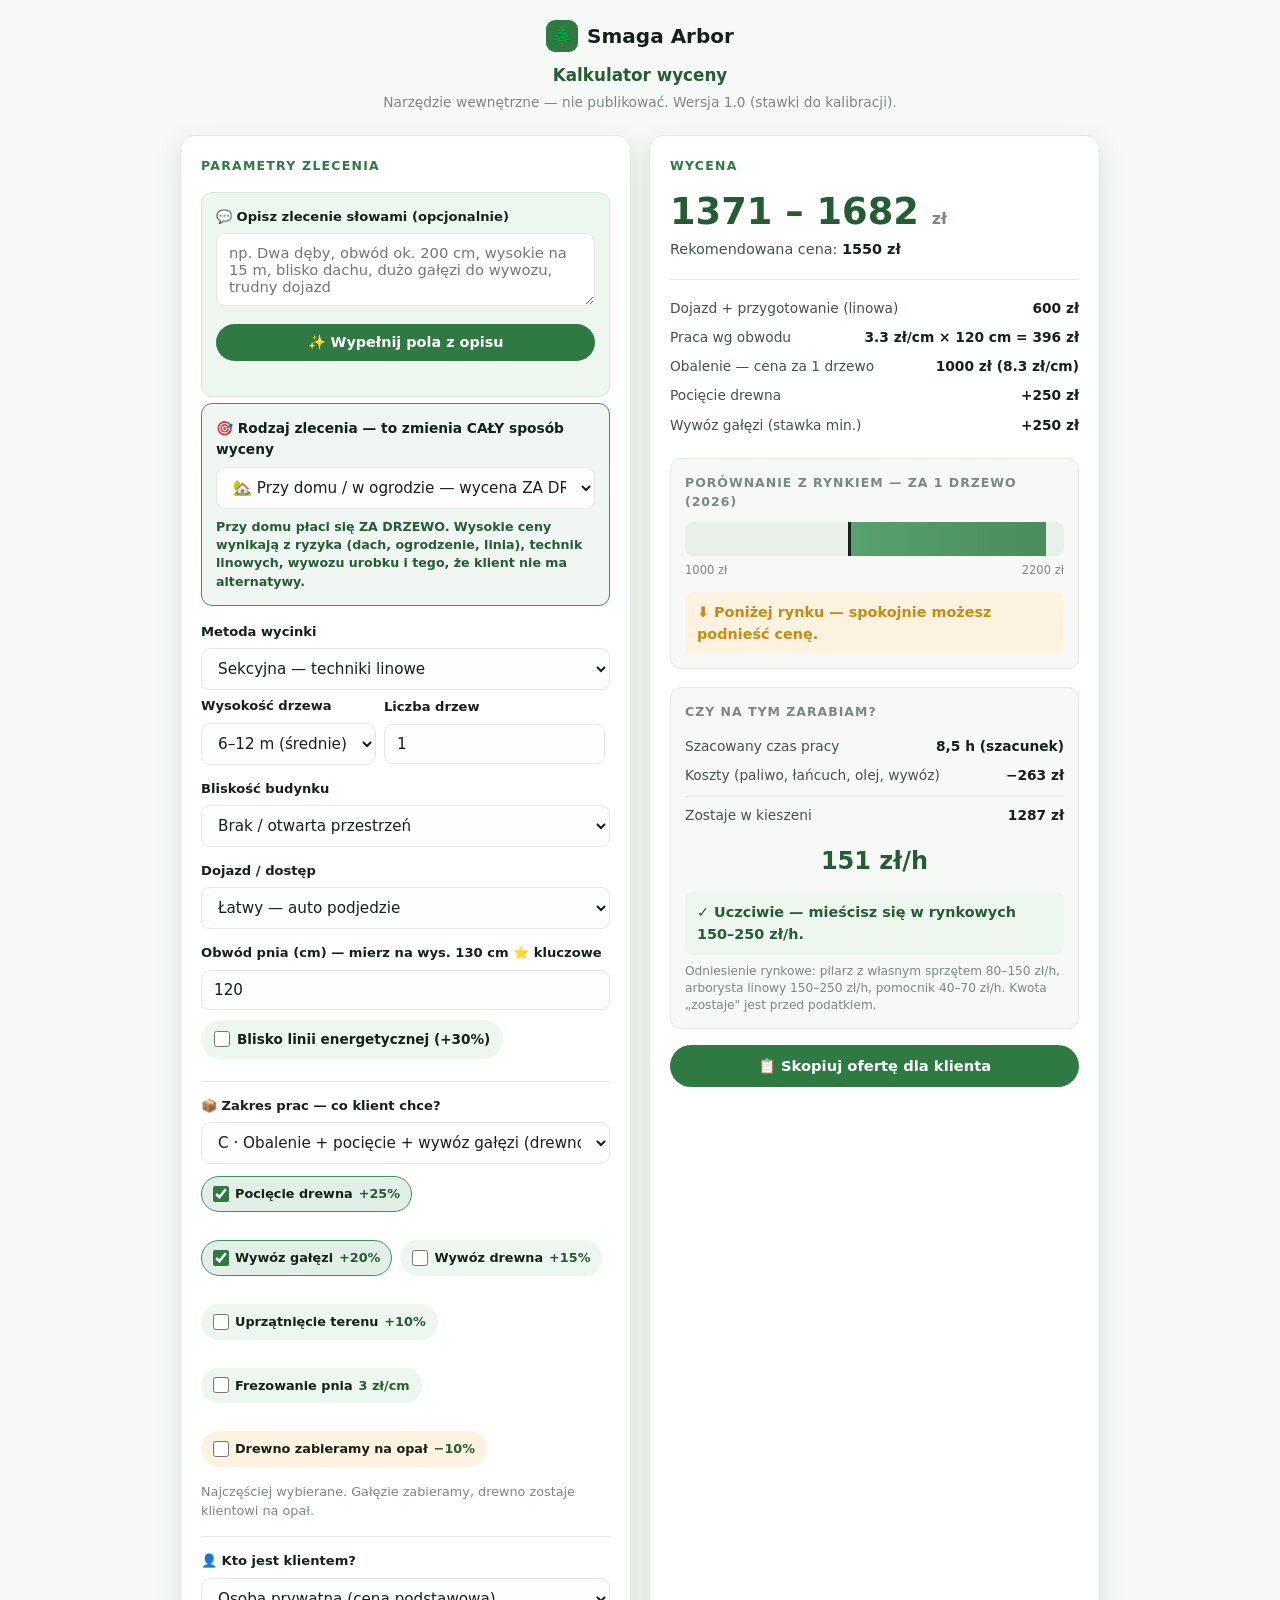
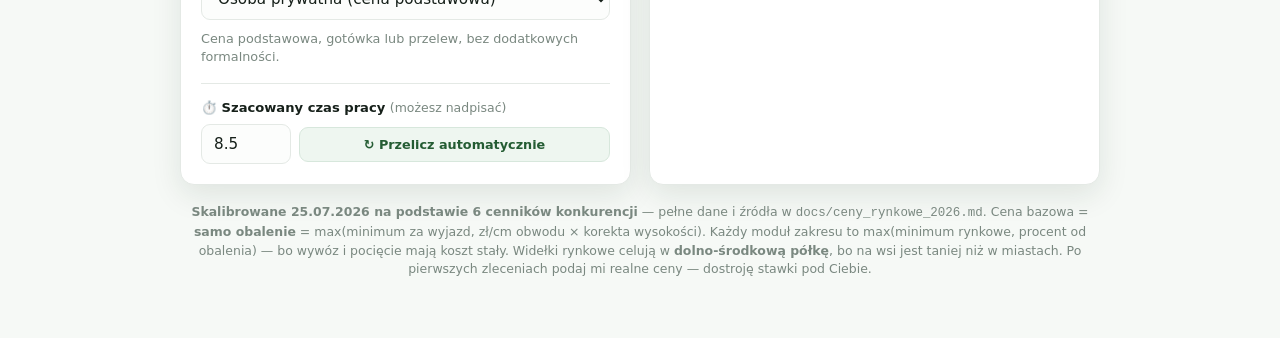
==== commit f6182203: "Kalkulator: tryb lesny (wycena za m3) Co-Authored-By: Claude Opus 4.8 <noreply@anthropic.com>" ====
--- a/narzedzia-fs7k/kalkulator.html
+++ b/narzedzia-fs7k/kalkulator.html
@@ -64,6 +64,13 @@
   .chk--minus.on{border-color:var(--amber);background:#fbead0}
   .scope__hint{font-size:.8rem;color:var(--muted);margin-top:10px;line-height:1.45;min-height:1em}
   .opt2{font-weight:400;color:var(--muted);font-size:.78rem}
+  /* Wybor rodzaju zlecenia — najwazniejszy przelacznik */
+  .tryb{background:#f0f6f1;border:1.5px solid var(--green-500);border-radius:11px;padding:14px;margin-bottom:16px}
+  .tryb label{margin-top:0;font-size:.86rem}
+  .tryb__hint{font-size:.79rem;color:var(--green-700);margin-top:9px;line-height:1.45;font-weight:600}
+  .drewno-info{background:#fffdf7;border:1px solid #e8d9b0;border-radius:9px;padding:11px 13px;
+    margin-top:12px;font-size:.8rem;color:#6b5518;line-height:1.5}
+  .drewno-info b{color:#8a6a12}
   .row{display:flex;gap:8px;align-items:center;margin-top:6px}
   .row input{flex:0 0 90px}
   .mini{flex:1;background:var(--green-50);color:var(--green-700);border:1.5px solid #d7e7dc;
@@ -128,6 +135,27 @@
         <div class="nlp__msg" id="nlpMsg"></div>
       </div>
 
+      <div class="tryb">
+        <label for="tryb">🎯 Rodzaj zlecenia — to zmienia CAŁY sposób wyceny</label>
+        <select id="tryb">
+          <option value="ogrod" selected>🏡 Przy domu / w ogrodzie — wycena ZA DRZEWO</option>
+          <option value="las">🌲 W lesie / na działce leśnej — wycena ZA KUBIK (m³)</option>
+        </select>
+        <div class="tryb__hint" id="trybHint"></div>
+      </div>
+
+      <div id="poleLas" class="scope" hidden>
+        <label>Objętość drewna (m³) <span class="opt2">— liczone z obwodu i wysokości, możesz nadpisać</span></label>
+        <div class="row">
+          <input type="number" id="kubiki" min="0.1" step="0.5" />
+          <button type="button" id="przeliczKubiki" class="mini">↻ Przelicz z wymiarów</button>
+        </div>
+        <div class="mods">
+          <label class="chk" id="wrap-zrywka"><input type="checkbox" id="zrywka" /> Zrywka do drogi <b>+25 zł/m³</b></label>
+        </div>
+        <div class="scope__hint" id="lasHint"></div>
+      </div>
+
       <label>Metoda wycinki</label>
       <select id="metoda">
         <option value="ziemia">Obalenie z ziemi (najtaniej)</option>
@@ -239,6 +267,7 @@
         <div class="profit__rate" id="pStawka">—</div>
         <div class="verdict" id="pWerdykt"></div>
         <div class="profit__ref" id="pOdniesienie"></div>
+        <div class="drewno-info" id="drewnoInfo" hidden></div>
       </div>
 
       <button class="copybtn" id="copy">📋 Skopiuj ofertę dla klienta</button>
@@ -338,6 +367,35 @@
   var CEL_STAWKA = {             // docelowa stawka godzinowa wg rynku
     ziemia: [80,150], linowa: [150,250], zwyzka: [120,220]
   };
+
+  /* ═══════════════════════════════════════════════════════════════════
+     TRYB LEŚNY — to CAŁKOWICIE inny rynek niż wycinka przy domu.
+     W lesie płaci się ZA KUBIK, nie za drzewo, i stawki są kilkanaście
+     razy niższe: otwarta przestrzeń, brak ryzyka dla budynków, brak
+     wywozu i uprzątania, a zamawiający (właściciel lasu / ZUL) zna stawki.
+
+     Dane rynkowe:
+     - Tata bierze 30–40 zł/m³ za samo obalenie
+     - Na forum leśnym oferowano 35 zł/m³ i wykonawcy uznali to za ZA MAŁO,
+       żeby pokryć koszty pilarza + dwóch ludzi do zrywki
+     - Drewno opałowe w detalu: iglaste 160–185 zł/m³, brzoza/olcha 230–240,
+       buk/dąb/grab/jesion 250–280 zł/m³
+     ═══════════════════════════════════════════════════════════════════ */
+  var LAS_ZL_M3      = { min:40, max:55 };  // nasza stawka za obalenie (wyżej niż Taty 30–40)
+  var LAS_ZRYWKA_M3  = 25;                  // zrywka do drogi, dopłata za m³
+  var LAS_MIN        = 300;                 // minimum za wyjazd do lasu
+  var LAS_H_DRZEWO   = 0.25;                // realnie ~15 min na drzewo (Tata: 4 szt. w 50 min)
+  var LAS_H_STALY    = 1.0;                 // dojazd, dojście, paliwo, ostrzenie
+  var LAS_H_ZRYWKA   = 0.15;                // dodatkowy czas na m³ przy zrywce
+  var DREWNO_SUROWE_M3 = 100;               // ile realnie warte surowe drewno przy drodze (do sprzedaży po sezonowaniu)
+
+  /* Objętość drzewa z obwodu i wysokości (przybliżenie leśne).
+     V = (obwód² / 4π) × wysokość × współczynnik pełności */
+  function objetoscM3(obwodCm, wysM){
+    var pole = (obwodCm*obwodCm)/(4*Math.PI)/10000;   // m²
+    return pole * wysM * 0.45;
+  }
+  var WYS_M = { mala:4, srednia:9, duza:16, bardzo:23 };  // typowa wysokość w metrach
   var MODY = ["pociecie","galezie","drewno","uprzat","frez","opal"];
   // Gotowe warianty: który moduł jest włączony
   var WARIANT = {
@@ -359,7 +417,8 @@
   var $ = function(id){return document.getElementById(id);};
   var czasReczny = false;        // czy użytkownik sam wpisał godziny
 
-  var ids = ["metoda","wysokosc","liczba","budynek","dojazd","obwod","linia","klient"].concat(MODY);
+  var kubikiReczne = false;
+  var ids = ["tryb","metoda","wysokosc","liczba","budynek","dojazd","obwod","linia","klient","zrywka"].concat(MODY);
   ids.forEach(function(id){
     var el=$(id);
     el.addEventListener("input",calc);
@@ -369,6 +428,16 @@
   /* Ręczna zmiana godzin — przestajemy nadpisywać automatem */
   $("godziny").addEventListener("input", function(){ czasReczny = true; calc(); });
   $("przeliczCzas").addEventListener("click", function(){ czasReczny = false; calc(); });
+  $("kubiki").addEventListener("input", function(){ kubikiReczne = true; calc(); });
+  $("przeliczKubiki").addEventListener("click", function(){ kubikiReczne = false; calc(); });
+  $("zrywka").addEventListener("change", function(){ $("wrap-zrywka").classList.toggle("on", this.checked); });
+
+  /* Przełączenie trybu — pokaż/ukryj pola leśne */
+  $("tryb").addEventListener("change", function(){
+    var las = this.value === "las";
+    $("poleLas").hidden = !las;
+    czasReczny = false; kubikiReczne = false;
+  });
   ["linia"].concat(MODY).forEach(function(id){
     var el=$(id), wrap=$("wrap-"+id);
     function sync(){wrap.classList.toggle("on",el.checked);}
@@ -412,6 +481,14 @@
     var obwod=Math.max(0, parseFloat($("obwod").value||"0"));
     var linia=$("linia").checked;
     var on={}; MODY.forEach(function(m){ on[m]=$(m).checked; });
+    var tryb=$("tryb").value;
+
+    $("trybHint").textContent = tryb==="las"
+      ? "W lesie płaci się za KUBIK, nie za drzewo — i stawki są kilkanaście razy niższe niż przy domu. Otwarta przestrzeń, brak ryzyka dla budynków, nic się nie wywozi. Zamawiający zna stawki."
+      : "Przy domu płaci się ZA DRZEWO. Wysokie ceny wynikają z ryzyka (dach, ogrodzenie, linia), technik linowych, wywozu urobku i tego, że klient nie ma alternatywy.";
+
+    /* ══════════════════ TRYB LEŚNY ══════════════════ */
+    if(tryb==="las"){ policzLas(metoda,wys,n,obwod,doj); return; }
 
     // Mnożniki ryzyka
     var mBud = bud===2?1.30 : bud===1?1.15 : 1.0;
@@ -517,6 +594,7 @@
     // Podpowiedź do wariantu i typu klienta
     $("scopeHint").textContent = OPIS[$("wariant").value] || "";
     $("klientHint").textContent = KLIENT_OPIS[typKl] || "";
+    $("drewnoInfo").hidden = true;      // ramka o wartości drewna tylko w trybie leśnym
 
     /* ═══ CZY NA TYM ZARABIAM? ═══ */
     // 1. Szacowany czas
@@ -564,6 +642,102 @@
       "pomocnik 40–70 zł/h. Kwota „zostaje\" jest przed podatkiem.";
 
     last={metoda:metoda,wys:wys,n:n,totLo:totLo,totHi:totHi,reco:reco,on:on,wariant:$("wariant").value};
+  }
+
+  /* ═══════════════ WYCENA LEŚNA (za m³) ═══════════════ */
+  function policzLas(metoda, wys, n, obwod, doj){
+    var zrywka = $("zrywka").checked;
+
+    // 1. Objętość
+    var m3Auto = Math.max(0.1, objetoscM3(obwod, WYS_M[wys]) * n);
+    m3Auto = Math.round(m3Auto*10)/10;
+    if(!kubikiReczne) $("kubiki").value = m3Auto;
+    var m3 = Math.max(0.1, parseFloat($("kubiki").value) || m3Auto);
+
+    // 2. Cena: stawka za m³ (+ zrywka), z minimum za wyjazd
+    var mDoj = doj===2?1.20 : doj===1?1.10 : 1.0;     // trudny terén w lesie też kosztuje
+    var stLo = LAS_ZL_M3.min + (zrywka?LAS_ZRYWKA_M3:0);
+    var stHi = LAS_ZL_M3.max + (zrywka?LAS_ZRYWKA_M3:0);
+    var typKl = $("klient").value, mKl = KLIENT[typKl] || 1;
+
+    var totLo = Math.max(LAS_MIN, stLo*m3*mDoj) * mKl;
+    var totHi = Math.max(LAS_MIN, stHi*m3*mDoj) * mKl;
+    var reco  = round50((totLo+totHi)/2);
+
+    $("priceRange").innerHTML = fmt(totLo)+" – "+fmt(totHi)+" <small>zł</small>";
+    $("reco").innerHTML = "Rekomendowana cena: <b>"+fmt(reco)+" zł</b>";
+
+    // 3. Rozbicie
+    var rows=[];
+    rows.push(["Objętość drewna"+(kubikiReczne?" (Twoja)":" (z wymiarów)"), m3.toFixed(1).replace(".",",")+" m³"]);
+    rows.push(["Stawka za obalenie", fmt(LAS_ZL_M3.min)+"–"+fmt(LAS_ZL_M3.max)+" zł/m³"]);
+    if(zrywka) rows.push(["Zrywka do drogi", "+"+fmt(LAS_ZRYWKA_M3)+" zł/m³"]);
+    if(mDoj>1) rows.push(["Trudny teren", "×"+mDoj.toFixed(2)]);
+    if(mKl>1)  rows.push(["Narzut za typ klienta", "×"+mKl.toFixed(2)]);
+    rows.push(["Efektywnie za m³", fmt(reco/m3)+" zł/m³"]);
+    if(reco<=LAS_MIN*mKl+1) rows.push(["⚠ Zadziałało minimum za wyjazd", fmt(LAS_MIN)+" zł"]);
+    var html=""; rows.forEach(function(r){
+      html+='<div class="li'+(r[1]===""?" muted":"")+'"><span>'+r[0]+'</span><span>'+r[1]+'</span></div>';
+    });
+    $("break").innerHTML=html;
+
+    // 4. Porównanie z rynkiem — w zł/m³
+    var perM3 = reco/m3;
+    var mLo=LAS_ZL_M3.min*mKl, mHi=(LAS_ZL_M3.max+ (zrywka?LAS_ZRYWKA_M3:0))*mKl;
+    var scaleHi=Math.max(mHi, perM3)*1.05;
+    $("mRange").style.left=(mLo/scaleHi*100)+"%";
+    $("mRange").style.width=((mHi-mLo)/scaleHi*100)+"%";
+    var mine=$("mMine");
+    mine.style.left=Math.min(99,(perM3/scaleHi*100))+"%";
+    mine.setAttribute("data-l", fmt(perM3)+" zł/m³");
+    $("mLo").textContent=fmt(mLo)+" zł/m³";
+    $("mHi").textContent=fmt(mHi)+" zł/m³";
+
+    var v=$("verdict");
+    if(perM3 < 35){ v.className="verdict high"; v.textContent="⚠ Za tanio. Nawet wykonawcy leśni mówią, że 35 zł/m³ nie pokrywa kosztów."; }
+    else if(perM3 < LAS_ZL_M3.min){ v.className="verdict low"; v.textContent="⬇ Stawka jak u Taty (30–40 zł/m³) — da się wziąć więcej."; }
+    else { v.className="verdict in"; v.textContent="✓ Zdrowa stawka leśna — powyżej dolnej granicy rynku."; }
+
+    /* 5. Opłacalność — realny czas leśny (Tata: 4 drzewa w 50 minut) */
+    var hAuto = LAS_H_STALY + LAS_H_DRZEWO*n + (zrywka ? LAS_H_ZRYWKA*m3 : 0);
+    hAuto = Math.max(0.5, Math.round(hAuto*2)/2);
+    if(!czasReczny) $("godziny").value = hAuto;
+    var h = Math.max(0.5, parseFloat($("godziny").value) || hAuto);
+
+    var koszty = KOSZT_DOJAZD + KOSZT_H*h + (zrywka ? KOSZT_WYWOZ : 0);
+    var zostaje = reco - koszty;
+    var naGodzine = zostaje/h;
+
+    $("pCzas").textContent = h.toFixed(1).replace(".",",")+" h"+(czasReczny?" (Twoje)":" (szacunek)");
+    $("pKoszty").textContent = "−"+fmt(koszty)+" zł";
+    $("pZostaje").textContent = fmt(zostaje)+" zł";
+    $("pStawka").textContent = fmt(naGodzine)+" zł/h";
+
+    var pw=$("pWerdykt");
+    if(naGodzine < 60){ pw.className="verdict high"; pw.textContent="⚠ Za tanio — mniej niż 60 zł/h. Rynek za pilarza to 80–150 zł/h."; }
+    else if(naGodzine < 80){ pw.className="verdict low"; pw.textContent="⬇ Poniżej stawki pilarza (80–150 zł/h)."; }
+    else if(naGodzine <= 150){ pw.className="verdict in"; pw.textContent="✓ Uczciwie — w rynkowych 80–150 zł/h za pracę pilarza."; }
+    else { pw.className="verdict in";
+      pw.textContent="✓✓ Bardzo dobra stawka ("+fmt(naGodzine)+" zł/h przy rynkowych 80–150). Tak działa praca na akord: im szybciej, tym więcej na godzinę."; }
+    $("pOdniesienie").textContent =
+      "W lesie liczy się tempo: przy stawce za m³ zarabiasz tym więcej, im szybciej pracujesz. "+
+      "Kwota „zostaje\" jest przed podatkiem.";
+
+    /* 6. NAJWAŻNIEJSZE: wartość samego drewna */
+    var wartoscOpal = m3 * DREWNO_SUROWE_M3;
+    var di=$("drewnoInfo");
+    di.hidden=false;
+    di.innerHTML = "🪵 <b>Uwaga na wartość drewna.</b> Te "+m3.toFixed(1).replace(".",",")+" m³ to surowiec wart "+
+      "orientacyjnie <b>~"+fmt(wartoscOpal)+" zł</b> przy drodze (opał w detalu: iglaste 160–185 zł/m³, "+
+      "buk i dąb 250–280 zł/m³ — ale to po pocięciu, wysezonowaniu i dowiezieniu). "+
+      "Za samą wycinkę dostajesz "+fmt(reco)+" zł. <b>Jeśli możesz zabrać drewno, jest ono często warte więcej niż cała usługa</b> — "+
+      "warto negocjować: taniej za robotę, ale drewno dla Ciebie.";
+
+    // Podpowiedzi
+    $("scopeHint").textContent = "W trybie leśnym zakres prac nie ma znaczenia — liczy się objętość i czy robisz zrywkę.";
+    $("klientHint").textContent = KLIENT_OPIS[typKl] || "";
+    $("lasHint").textContent = "Stawka Taty to 30–40 zł/m³ za samo obalenie. Celujemy w "+
+      LAS_ZL_M3.min+"–"+LAS_ZL_M3.max+" zł/m³, bo na forum leśnym 35 zł/m³ uznano za niewystarczające na pokrycie kosztów.";
   }
 
   function labelMetoda(m){return m==="ziemia"?"z ziemi":m==="linowa"?"linowa":"zwyżka";}
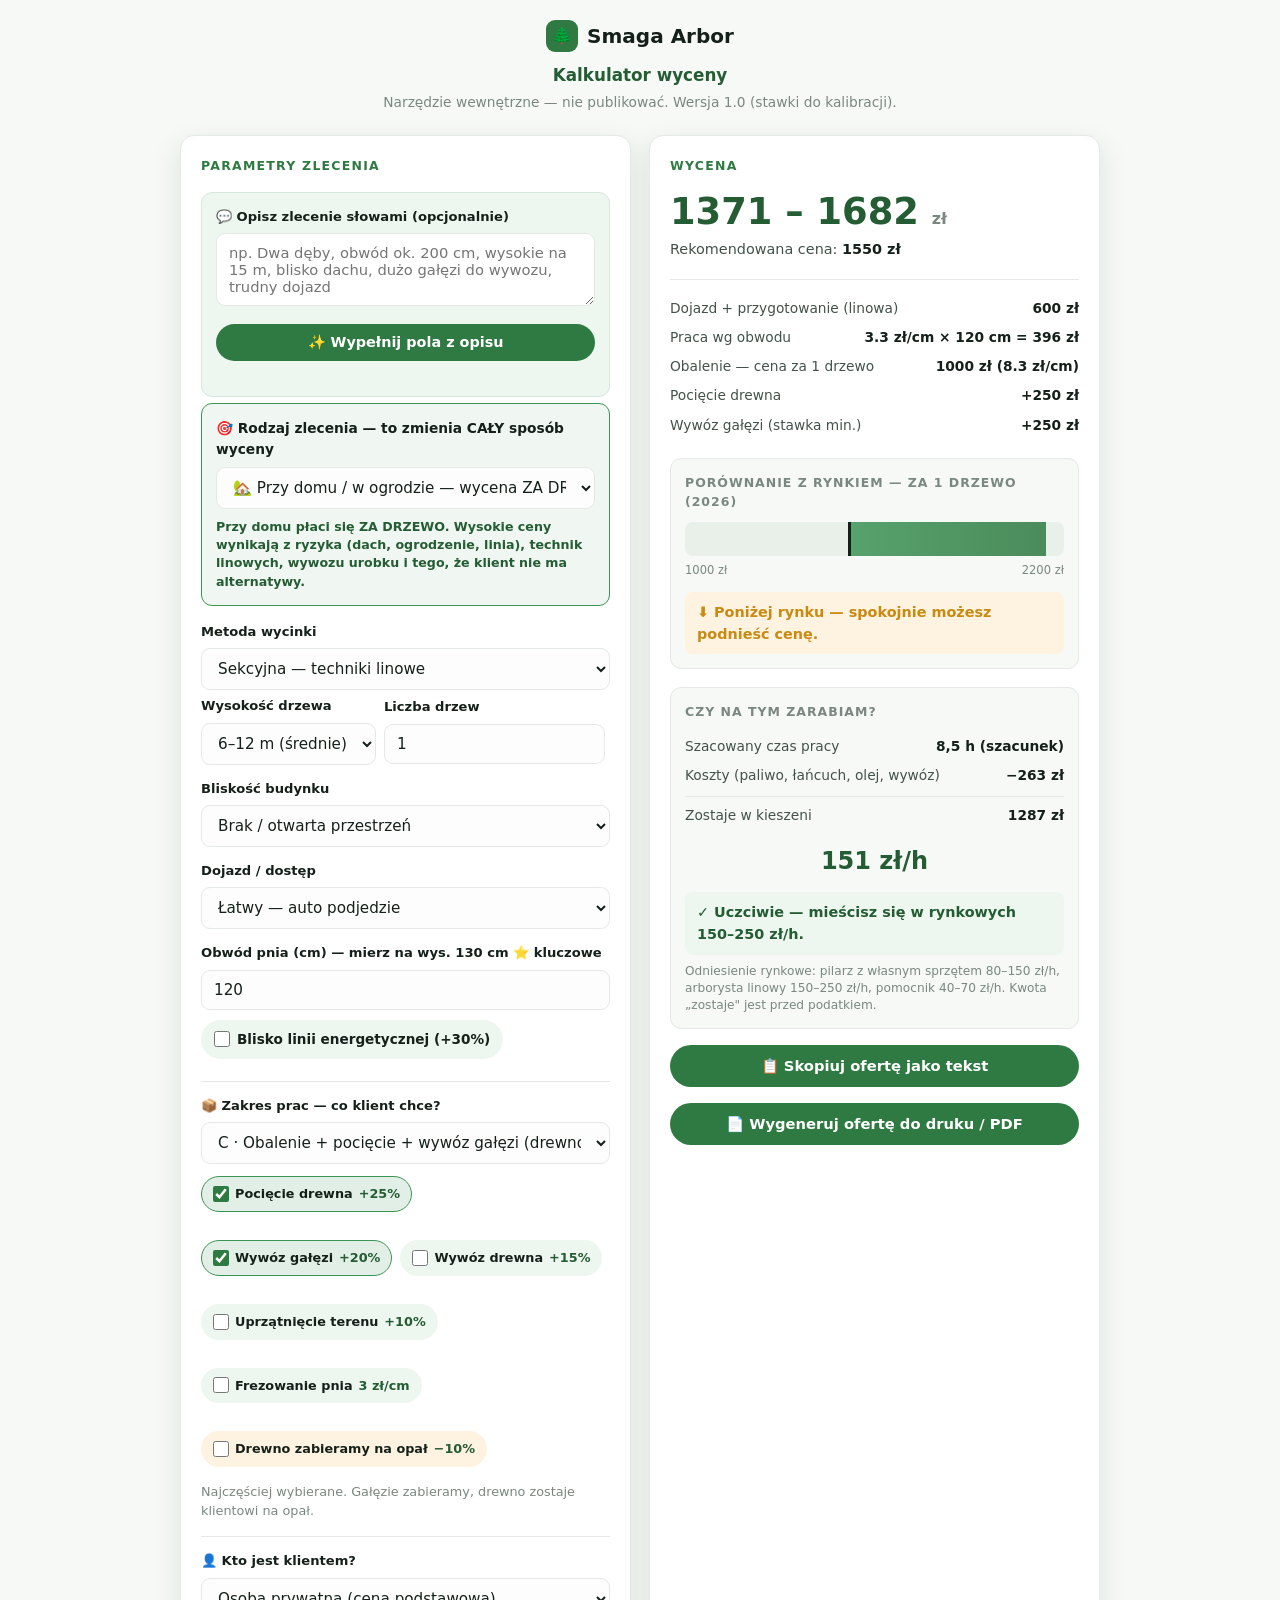
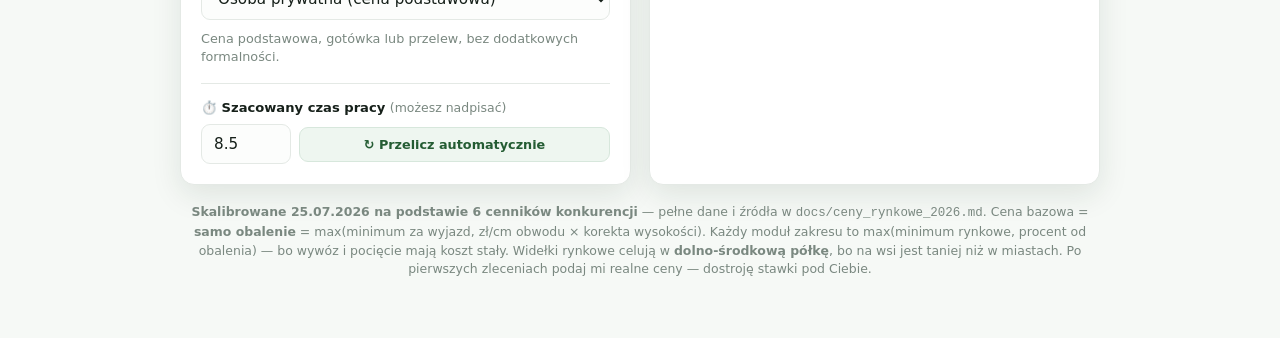
==== commit fa202696: "Kalkulator: oferta do druku/PDF Co-Authored-By: Claude Opus 4.8 <noreply@anthropic.com>" ====
--- a/narzedzia-fs7k/kalkulator.html
+++ b/narzedzia-fs7k/kalkulator.html
@@ -109,6 +109,43 @@
   .verdict.high{background:#fbe9e7;color:var(--red)}
 
   .note{font-size:.78rem;color:var(--muted);margin-top:18px;text-align:center;line-height:1.5}
+  .copybtn--alt{background:#fff;color:var(--green-700);border:1.5px solid var(--green-500);margin-top:8px}
+  .copybtn--alt:hover{background:var(--green-50)}
+
+  /* ══════ OFERTA — ukryta na ekranie, widoczna tylko na wydruku ══════ */
+  .oferta{display:none}
+  @page{size:A4 portrait;margin:0}
+  @media print{
+    body>.wrap{display:none!important}
+    body{background:#fff;padding:0}
+    .oferta{display:block;width:210mm;min-height:297mm;padding:16mm 18mm;
+      font-family:var(--font);color:#16201a;font-size:10.5pt;line-height:1.5}
+    .of__head{display:flex;justify-content:space-between;align-items:flex-start;
+      border-bottom:2.5px solid var(--green-700);padding-bottom:4mm;margin-bottom:7mm}
+    .of__brand{font-size:17pt;font-weight:800;color:var(--green-700);line-height:1.1}
+    .of__brand small{display:block;font-size:7.5pt;font-weight:400;color:#7a8880;letter-spacing:.05em;margin-top:1mm}
+    .of__kontakt{text-align:right;font-size:9pt;color:#5a665e;line-height:1.55}
+    .of__title{font-size:14pt;text-align:center;letter-spacing:.04em;margin-bottom:3mm}
+    .of__meta{display:flex;justify-content:space-between;font-size:9pt;color:#5a665e;
+      border-bottom:1px solid #dde5e0;padding-bottom:2.5mm;margin-bottom:6mm}
+    .of__h3{font-size:9.5pt;text-transform:uppercase;letter-spacing:.07em;color:var(--green-700);
+      margin:0 0 2.5mm;padding-bottom:1mm;border-bottom:1px solid #dde5e0}
+    .of__zakres{list-style:none;margin:0 0 6mm;padding:0}
+    .of__zakres li{padding:1.6mm 0 1.6mm 7mm;position:relative;font-size:10.5pt}
+    .of__zakres li:before{content:"✓";position:absolute;left:0;color:var(--green-600);font-weight:800}
+    .of__tab{width:100%;border-collapse:collapse;margin-bottom:7mm;font-size:10pt}
+    .of__tab td{padding:1.8mm 0;border-bottom:1px dotted #ccd6cf}
+    .of__tab td:last-child{text-align:right;font-weight:600}
+    .of__cena{display:flex;justify-content:space-between;align-items:center;
+      background:var(--green-50);border-left:4px solid var(--green-600);
+      padding:5mm 6mm;margin-bottom:7mm;font-size:12pt}
+    .of__cena b{font-size:19pt;font-weight:800;color:var(--green-700)}
+    .of__uwagi{font-size:8.7pt;color:#3d4a43;line-height:1.55}
+    .of__uwagi p{margin-bottom:2.2mm}
+    .of__pyt{margin-top:5mm;font-size:10pt;color:var(--green-700)}
+    .of__stopka{margin-top:8mm;padding-top:2.5mm;border-top:1px solid #dde5e0;
+      font-size:7.5pt;color:#7a8880;text-align:center}
+  }
   .copybtn{margin-top:16px;width:100%;background:var(--green-600);color:#fff;border:0;padding:12px;border-radius:999px;
     font-family:inherit;font-size:.92rem;font-weight:700;cursor:pointer}
   .copybtn:hover{background:var(--green-700)}
@@ -270,7 +307,8 @@
         <div class="drewno-info" id="drewnoInfo" hidden></div>
       </div>
 
-      <button class="copybtn" id="copy">📋 Skopiuj ofertę dla klienta</button>
+      <button class="copybtn" id="copy">📋 Skopiuj ofertę jako tekst</button>
+      <button class="copybtn copybtn--alt" id="ofertaBtn">📄 Wygeneruj ofertę do druku / PDF</button>
       <div class="copied" id="copied"></div>
     </div>
   </div>
@@ -282,6 +320,45 @@
     Widełki rynkowe celują w <b>dolno-środkową półkę</b>, bo na wsi jest taniej niż w miastach.
     Po pierwszych zleceniach podaj mi realne ceny — dostroję stawki pod Ciebie.
   </div>
+</div>
+
+<!-- ════════ OFERTA DLA KLIENTA — widoczna tylko na wydruku ════════ -->
+<div class="oferta" id="oferta" aria-hidden="true">
+  <div class="of__head">
+    <div class="of__brand">Smaga Arbor<small>WYCINKA I PIELĘGNACJA DRZEW</small></div>
+    <div class="of__kontakt">
+      tel. 882 495 959<br />smagaarbor@gmail.com<br />
+      Limanowa · Tymbark · Nowy Sącz
+    </div>
+  </div>
+
+  <h2 class="of__title">OFERTA CENOWA</h2>
+  <div class="of__meta">
+    <span>Data: <b id="ofData"></b></span>
+    <span>Oferta ważna 14 dni</span>
+  </div>
+
+  <h3 class="of__h3">Zakres prac</h3>
+  <ul class="of__zakres" id="ofZakres"></ul>
+
+  <h3 class="of__h3">Szczegóły zlecenia</h3>
+  <table class="of__tab" id="ofSzczegoly"></table>
+
+  <div class="of__cena">
+    <span>Cena za całość:</span>
+    <b id="ofCena"></b>
+  </div>
+
+  <div class="of__uwagi">
+    <p><b>Co obejmuje cena:</b> wyłącznie prace wymienione powyżej. Dojazd i sprzęt w cenie.</p>
+    <p><b>Wycena orientacyjna</b> — cena ostateczna po bezpłatnych oględzinach na miejscu.
+       Jeśli warunki okażą się inne, niż opisane, uzgodnimy cenę przed rozpoczęciem pracy.</p>
+    <p><b>Bezpieczeństwo:</b> pracujemy w sprzęcie ochronnym, po ukończonym państwowym
+       kursie pilarza. Teren po pracy zostawiamy zgodnie z uzgodnionym zakresem.</p>
+    <p class="of__pyt">Pytania? Dzwoń: <b>882 495 959</b> — chętnie wyjaśnię.</p>
+  </div>
+
+  <div class="of__stopka">Smaga Arbor · Florian Smaga · tel. 882 495 959 · smagaarbor@gmail.com</div>
 </div>
 
 <script>
@@ -738,6 +815,11 @@
     $("klientHint").textContent = KLIENT_OPIS[typKl] || "";
     $("lasHint").textContent = "Stawka Taty to 30–40 zł/m³ za samo obalenie. Celujemy w "+
       LAS_ZL_M3.min+"–"+LAS_ZL_M3.max+" zł/m³, bo na forum leśnym 35 zł/m³ uznano za niewystarczające na pokrycie kosztów.";
+
+    // Dane dla oferty i kopiowania (tryb leśny)
+    last = { metoda:metoda, wys:wys, n:n, totLo:totLo, totHi:totHi, reco:reco,
+             on:{ pociecie:false, galezie:false, drewno:false, uprzat:false, frez:false, opal:false },
+             wariant:"LAS", las:true, m3:m3, zrywka:zrywka };
   }
 
   function labelMetoda(m){return m==="ziemia"?"z ziemi":m==="linowa"?"linowa":"zwyżka";}
@@ -764,6 +846,60 @@
     },function(){ $("copied").textContent="Nie udało się skopiować."; });
   });
 
+  /* ═══════ Oferta do druku / PDF ═══════ */
+  $("ofertaBtn").addEventListener("click", function(){
+    if(!last.on){ return; }
+    var las = $("tryb").value === "las";
+
+    // Data
+    $("ofData").textContent = new Date().toLocaleDateString("pl-PL");
+
+    // Zakres prac — punkty
+    /* Bezpieczne wstawianie tekstu — zamieniamy na encje, NIE wycinamy znaków
+       (wcześniejsze wycinanie zjadało ">" w "> 20 m"). */
+    function esc(t){
+      return String(t).replace(/&/g,"&amp;").replace(/</g,"&lt;").replace(/>/g,"&gt;");
+    }
+
+    var zakres = ["Ścięcie drzewa" + (last.n>1 ? " ("+last.n+" szt.)" : "")];
+    if(las){
+      if($("zrywka").checked){
+        zakres.push("Zrywka drewna do drogi");
+        zakres.push("Gałęzie pozostają na miejscu (o ile nie ustalono inaczej)");
+      } else {
+        zakres.push("Drewno i gałęzie pozostają na miejscu (o ile nie ustalono inaczej)");
+      }
+    } else {
+      if(last.on.pociecie) zakres.push("Pocięcie drewna na kawałki");
+      if(last.on.galezie)  zakres.push("Wywóz i utylizacja gałęzi");
+      if(last.on.drewno)   zakres.push("Wywóz drewna");
+      if(last.on.uprzat)   zakres.push("Uprzątnięcie terenu po pracach");
+      if(last.on.frez)     zakres.push("Frezowanie pnia poniżej poziomu gruntu");
+      if(last.on.opal)     zakres.push("Drewno zabiera wykonawca (cena już uwzględnia upust)");
+      if(!last.on.galezie && !last.on.drewno && !last.on.uprzat)
+        zakres.push("Uprzątnięcie i wywóz — po stronie Zamawiającego");
+    }
+    $("ofZakres").innerHTML = zakres.map(function(z){
+      return "<li>"+esc(z)+"</li>"; }).join("");
+
+    // Szczegóły
+    var szcz = [];
+    szcz.push(["Liczba drzew", last.n+" szt."]);
+    szcz.push(["Obwód pnia (orientacyjnie)", $("obwod").value+" cm"]);
+    szcz.push(["Wysokość", labelWys(last.wys)]);
+    szcz.push(["Metoda pracy", labelMetoda(last.metoda)]);
+    if(las) szcz.push(["Objętość drewna", $("kubiki").value+" m³"]);
+    if($("budynek").value!=="0") szcz.push(["Otoczenie", $("budynek").value==="2" ? "praca bezpośrednio nad budynkiem" : "praca w pobliżu zabudowy"]);
+    if($("linia").checked) szcz.push(["Uwaga", "drzewo przy linii energetycznej"]);
+    if($("dojazd").value!=="0") szcz.push(["Dostęp", $("dojazd").value==="2" ? "brak dojazdu / teren stromy" : "dojazd utrudniony"]);
+    $("ofSzczegoly").innerHTML = szcz.map(function(s){
+      return "<tr><td>"+esc(s[0])+"</td><td>"+esc(s[1])+"</td></tr>"; }).join("");
+
+    $("ofCena").textContent = fmt(last.reco)+" zł";
+
+    window.print();
+  });
+
   // ===== Rozpoznawanie opisu słowami =====
   function deacc(s){return s.toLowerCase()
     .replace(/ą/g,'a').replace(/ć/g,'c').replace(/ę/g,'e').replace(/ł/g,'l')
